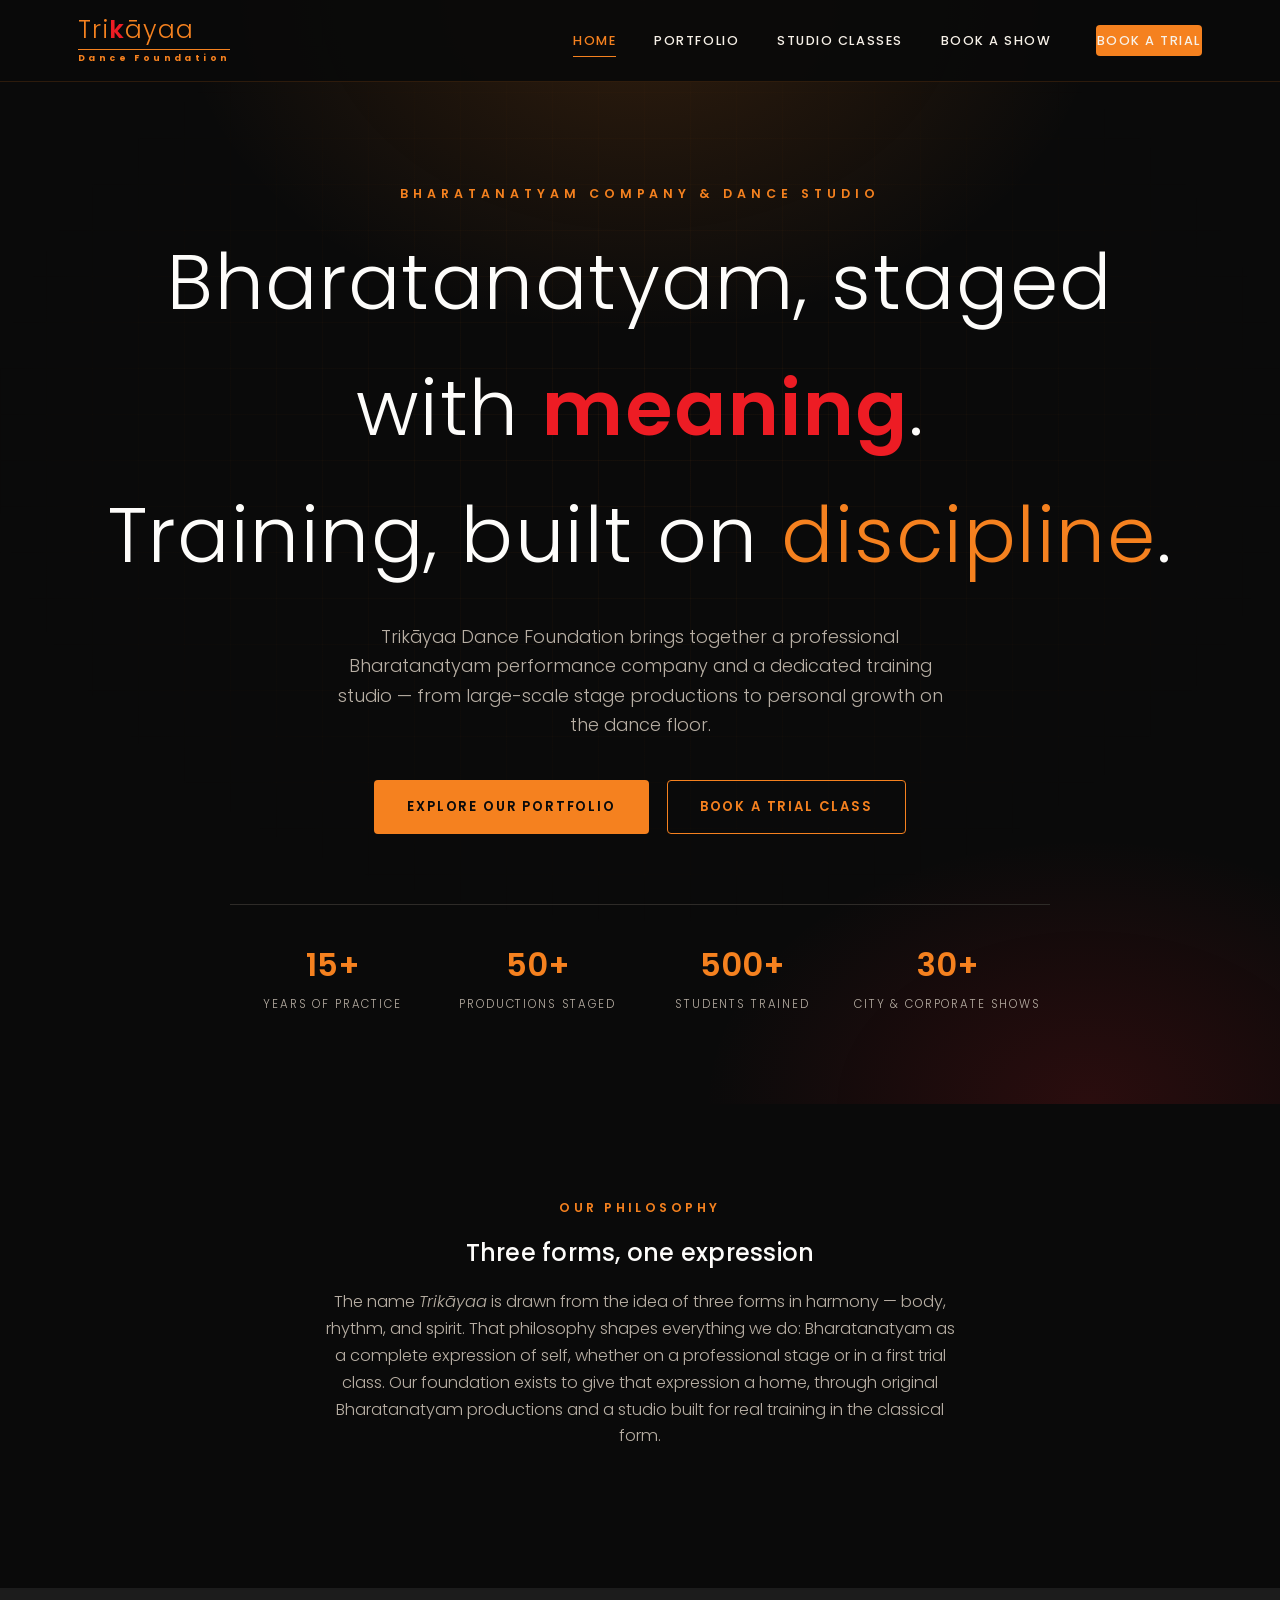
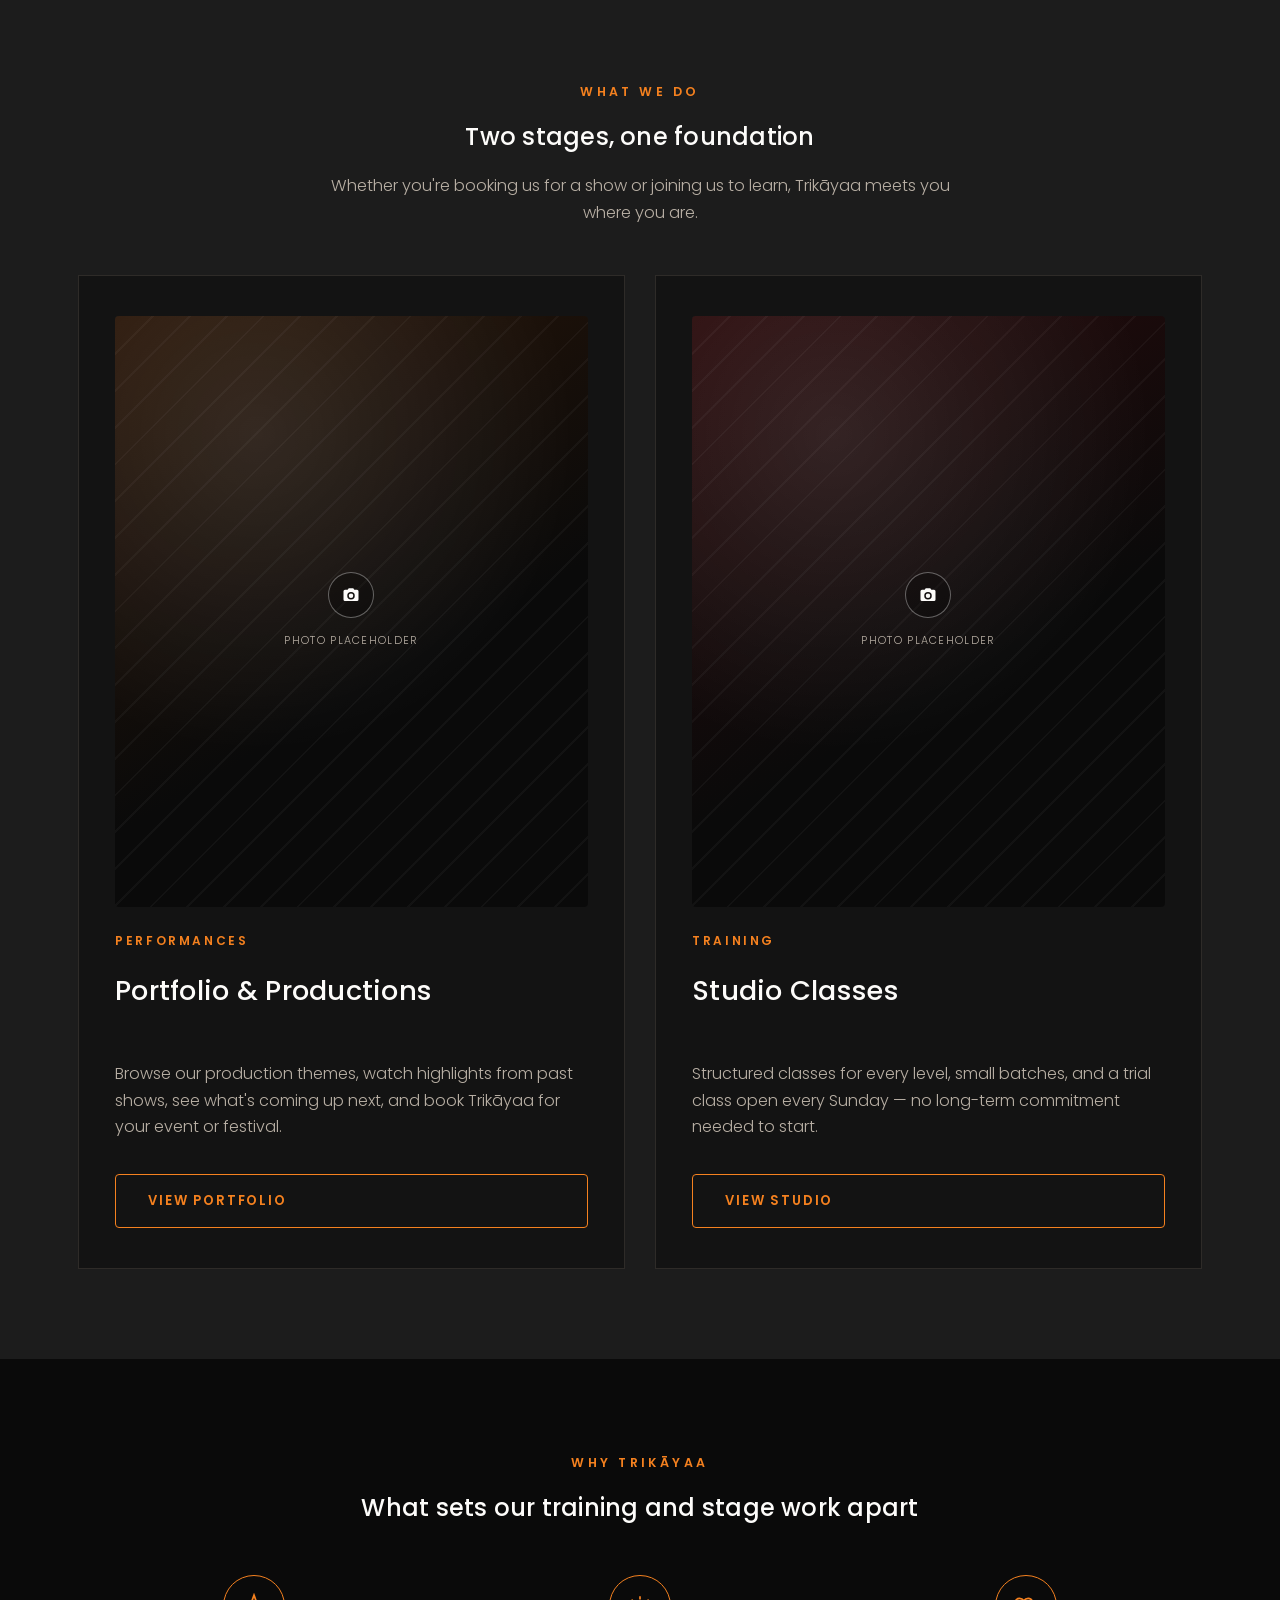
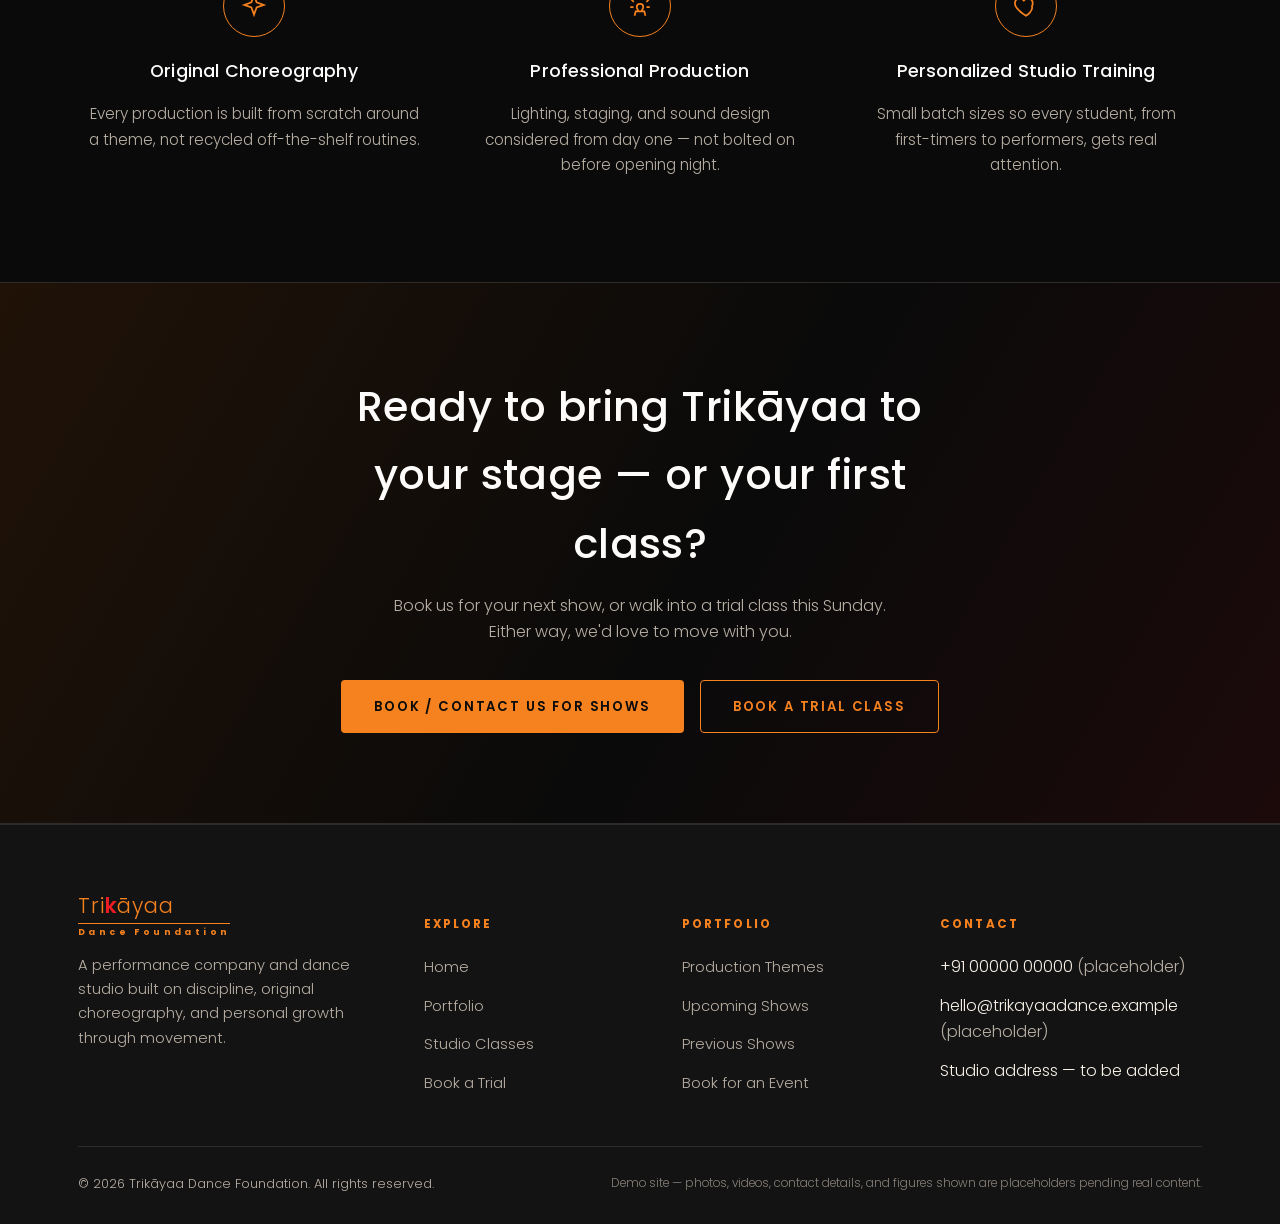
==== index.html @ bf86a916 "Initial commit: Trikayaa Dance Foundation website Static site with Home, Portfolio, and Studio Class" ====
<!DOCTYPE html>
<html lang="en">
<head>
<meta charset="UTF-8">
<meta name="viewport" content="width=device-width, initial-scale=1.0">
<title>Trikāyaa Dance Foundation | Bharatanatyam Performances &amp; Dance Studio</title>
<meta name="description" content="Trikāyaa Dance Foundation — a Bharatanatyam performance company and dance studio. Explore our production portfolio and book a trial class, held every Sunday.">
<link rel="icon" type="image/svg+xml" href="assets/favicon.svg">
<link rel="preconnect" href="https://fonts.googleapis.com">
<link href="https://fonts.googleapis.com/css2?family=Poppins:wght@300;400;500;600;700&display=swap" rel="stylesheet">
<link rel="stylesheet" href="css/style.css">
</head>
<body>

<header class="site-header">
  <div class="container">
    <a href="index.html" class="logo">
      <span class="logo-mark">Tri<b>k</b>āyaa</span>
      <span class="logo-sub">Dance Foundation</span>
    </a>
    <nav class="nav-links">
      <a href="index.html" class="active">Home</a>
      <a href="portfolio.html">Portfolio</a>
      <a href="studio.html">Studio Classes</a>
      <a href="portfolio.html#book-show">Book a Show</a>
      <a href="studio.html#trial" class="btn btn-primary">Book a Trial</a>
    </nav>
    <button class="nav-toggle" aria-label="Toggle menu"><span></span><span></span><span></span></button>
  </div>
</header>

<section class="hero">
  <div class="container hero-inner">
    <span class="eyebrow">Bharatanatyam Company &amp; Dance Studio</span>
    <h1>Bharatanatyam, staged with <b>meaning</b>.<br>Training, built on <span class="accent">discipline</span>.</h1>
    <p class="hero-sub">Trikāyaa Dance Foundation brings together a professional Bharatanatyam performance company and a dedicated training studio — from large-scale stage productions to personal growth on the dance floor.</p>
    <div class="hero-cta">
      <a href="portfolio.html" class="btn btn-primary">Explore Our Portfolio</a>
      <a href="studio.html#trial" class="btn btn-outline">Book a Trial Class</a>
    </div>
    <div class="hero-stats reveal">
      <div><div class="num">15+</div><div class="label">Years of Practice</div></div>
      <div><div class="num">50+</div><div class="label">Productions Staged</div></div>
      <div><div class="num">500+</div><div class="label">Students Trained</div></div>
      <div><div class="num">30+</div><div class="label">City &amp; Corporate Shows</div></div>
    </div>
  </div>
</section>

<section class="bg-black">
  <div class="container">
    <div class="section-head center reveal">
      <span class="eyebrow">Our Philosophy</span>
      <h2>Three forms, one expression</h2>
      <p>The name <em>Trikāyaa</em> is drawn from the idea of three forms in harmony — body, rhythm, and spirit. That philosophy shapes everything we do: Bharatanatyam as a complete expression of self, whether on a professional stage or in a first trial class. Our foundation exists to give that expression a home, through original Bharatanatyam productions and a studio built for real training in the classical form.</p>
    </div>
  </div>
</section>

<section class="bg-charcoal">
  <div class="container">
    <div class="section-head center reveal">
      <span class="eyebrow">What We Do</span>
      <h2>Two stages, one foundation</h2>
      <p>Whether you're booking us for a show or joining us to learn, Trikāyaa meets you where you are.</p>
    </div>
    <div class="pillars">
      <div class="pillar-card reveal">
        <div class="placeholder tone-orange pillar-thumb" data-lightbox data-title="Portfolio — Performance Photo">
          <div class="ph-content">
            <div class="ph-icon"><svg viewBox="0 0 24 24"><path d="M9 3l-1.5 2H4a2 2 0 00-2 2v11a2 2 0 002 2h16a2 2 0 002-2V7a2 2 0 00-2-2h-3.5L15 3H9zm3 5a5 5 0 110 10 5 5 0 010-10zm0 2a3 3 0 100 6 3 3 0 000-6z"/></svg></div>
            <div class="ph-label">Photo Placeholder</div>
          </div>
        </div>
        <span class="tag">Performances</span>
        <h3>Portfolio &amp; Productions</h3>
        <p>Browse our production themes, watch highlights from past shows, see what's coming up next, and book Trikāyaa for your event or festival.</p>
        <a href="portfolio.html" class="btn btn-outline">View Portfolio</a>
      </div>
      <div class="pillar-card reveal">
        <div class="placeholder tone-red pillar-thumb" data-lightbox data-title="Studio — Class Photo">
          <div class="ph-content">
            <div class="ph-icon"><svg viewBox="0 0 24 24"><path d="M9 3l-1.5 2H4a2 2 0 00-2 2v11a2 2 0 002 2h16a2 2 0 002-2V7a2 2 0 00-2-2h-3.5L15 3H9zm3 5a5 5 0 110 10 5 5 0 010-10zm0 2a3 3 0 100 6 3 3 0 000-6z"/></svg></div>
            <div class="ph-label">Photo Placeholder</div>
          </div>
        </div>
        <span class="tag">Training</span>
        <h3>Studio Classes</h3>
        <p>Structured classes for every level, small batches, and a trial class open every Sunday — no long-term commitment needed to start.</p>
        <a href="studio.html" class="btn btn-outline">View Studio</a>
      </div>
    </div>
  </div>
</section>

<section class="bg-black">
  <div class="container">
    <div class="section-head center reveal">
      <span class="eyebrow">Why Trikāyaa</span>
      <h2>What sets our training and stage work apart</h2>
    </div>
    <div class="feature-grid">
      <div class="feature-item reveal">
        <div class="feature-icon"><svg viewBox="0 0 24 24" fill="none" stroke="#f5811f" stroke-width="1.6"><path d="M12 2l2.4 6.6L21 11l-6.6 2.4L12 20l-2.4-6.6L3 11l6.6-2.4L12 2z"/></svg></div>
        <h4>Original Choreography</h4>
        <p>Every production is built from scratch around a theme, not recycled off-the-shelf routines.</p>
      </div>
      <div class="feature-item reveal">
        <div class="feature-icon"><svg viewBox="0 0 24 24" fill="none" stroke="#f5811f" stroke-width="1.6"><path d="M12 3v3M4.2 6.2l2.1 2.1M20 6.2l-2.1 2.1M3 13h3M18 13h3M7 21l1-4h8l1 4M9 13a3 3 0 116 0c0 2-1.5 2.5-1.5 4h-3c0-1.5-1.5-2-1.5-4z"/></svg></div>
        <h4>Professional Production</h4>
        <p>Lighting, staging, and sound design considered from day one — not bolted on before opening night.</p>
      </div>
      <div class="feature-item reveal">
        <div class="feature-icon"><svg viewBox="0 0 24 24" fill="none" stroke="#f5811f" stroke-width="1.6"><path d="M12 21s-7-4.35-9.5-8.6C.8 8.8 2.4 5 6 5c2 0 3.3 1.1 4 2 0.7-0.9 2-2 4-2 3.6 0 5.2 3.8 3.5 7.4C19 16.65 12 21 12 21z"/></svg></div>
        <h4>Personalized Studio Training</h4>
        <p>Small batch sizes so every student, from first-timers to performers, gets real attention.</p>
      </div>
    </div>
  </div>
</section>

<section class="cta-band">
  <div class="container reveal">
    <h2>Ready to bring Trikāyaa to your stage — or your first class?</h2>
    <p>Book us for your next show, or walk into a trial class this Sunday. Either way, we'd love to move with you.</p>
    <div class="cta-actions">
      <a href="portfolio.html#book-show" class="btn btn-primary">Book / Contact Us for Shows</a>
      <a href="studio.html#trial" class="btn btn-outline">Book a Trial Class</a>
    </div>
  </div>
</section>

<footer>
  <div class="container">
    <div class="footer-grid">
      <div>
        <a href="index.html" class="logo">
          <span class="logo-mark">Tri<b>k</b>āyaa</span>
          <span class="logo-sub">Dance Foundation</span>
        </a>
        <p>A performance company and dance studio built on discipline, original choreography, and personal growth through movement.</p>
      </div>
      <div class="footer-col">
        <h5>Explore</h5>
        <ul>
          <li><a href="index.html">Home</a></li>
          <li><a href="portfolio.html">Portfolio</a></li>
          <li><a href="studio.html">Studio Classes</a></li>
          <li><a href="studio.html#trial">Book a Trial</a></li>
        </ul>
      </div>
      <div class="footer-col">
        <h5>Portfolio</h5>
        <ul>
          <li><a href="portfolio.html#themes">Production Themes</a></li>
          <li><a href="portfolio.html#upcoming">Upcoming Shows</a></li>
          <li><a href="portfolio.html#previous">Previous Shows</a></li>
          <li><a href="portfolio.html#book-show">Book for an Event</a></li>
        </ul>
      </div>
      <div class="footer-col">
        <h5>Contact</h5>
        <ul>
          <li>+91 00000 00000 <span class="muted">(placeholder)</span></li>
          <li>hello@trikayaadance.example <span class="muted">(placeholder)</span></li>
          <li>Studio address — to be added</li>
        </ul>
      </div>
    </div>
    <div class="footer-bottom">
      <span>© 2026 Trikāyaa Dance Foundation. All rights reserved.</span>
      <span class="disclaimer">Demo site — photos, videos, contact details, and figures shown are placeholders pending real content.</span>
    </div>
  </div>
</footer>

<div class="lightbox" id="lightbox">
  <div class="lightbox-card">
    <button class="lightbox-close" data-lightbox-close>&times;</button>
    <div class="ph-icon-lg"><svg viewBox="0 0 24 24"><path d="M9 3l-1.5 2H4a2 2 0 00-2 2v11a2 2 0 002 2h16a2 2 0 002-2V7a2 2 0 00-2-2h-3.5L15 3H9zm3 5a5 5 0 110 10 5 5 0 010-10zm0 2a3 3 0 100 6 3 3 0 000-6z"/></svg></div>
    <h3 id="lightbox-title">Media Placeholder</h3>
    <p id="lightbox-body" class="muted"></p>
  </div>
</div>

<script src="js/main.js"></script>
</body>
</html>
---- css/style.css ----
/* ==========================================================================
   Trikayaa Dance Foundation — stylesheet
   Brand colors sampled from the foundation's logo artwork.
   ========================================================================== */

:root {
  --black: #0a0a0a;
  --black-soft: #131313;
  --charcoal: #1c1c1c;
  --charcoal-light: #262626;
  --line: #2e2b28;
  --orange: #f5811f;
  --orange-light: #ff9e4d;
  --red: #ed1c24;
  --cream: #f7f1e8;
  --white: #fdfcfa;
  --muted: #b8afa4;

  --font-display: 'Poppins', 'Segoe UI', sans-serif;
  --font-body: 'Poppins', 'Segoe UI', sans-serif;

  --container: 1180px;
  --radius: 4px;
}

* { box-sizing: border-box; }

html { scroll-behavior: smooth; }

body {
  margin: 0;
  background: var(--black);
  color: var(--cream);
  font-family: var(--font-body);
  font-weight: 300;
  line-height: 1.65;
  -webkit-font-smoothing: antialiased;
}

img { max-width: 100%; display: block; }

a { color: inherit; text-decoration: none; }

.container {
  max-width: var(--container);
  margin: 0 auto;
  padding: 0 28px;
}

h1, h2, h3, h4 {
  font-family: var(--font-display);
  font-weight: 500;
  margin: 0 0 .5em;
  color: var(--white);
  letter-spacing: .01em;
}

.eyebrow {
  display: inline-block;
  font-size: .78rem;
  letter-spacing: .28em;
  text-transform: uppercase;
  color: var(--orange);
  font-weight: 600;
  margin-bottom: 14px;
}

.section-head {
  max-width: 640px;
  margin: 0 0 48px;
}
.section-head.center { margin-left: auto; margin-right: auto; text-align: center; }
.section-head p { color: var(--muted); font-size: 1.02rem; }

section { padding: 90px 0; }
.section-tight { padding: 60px 0; }

.bg-charcoal { background: var(--charcoal); }
.bg-black { background: var(--black); }
.bg-cream { background: var(--cream); color: var(--black-soft); }
.bg-cream h1, .bg-cream h2, .bg-cream h3, .bg-cream h4 { color: var(--black-soft); }
.bg-cream .muted { color: #6b6157; }

.muted { color: var(--muted); }

/* ---------- Buttons ---------- */
.btn {
  display: inline-flex;
  align-items: center;
  gap: 10px;
  padding: 15px 32px;
  border-radius: var(--radius);
  font-size: .82rem;
  font-weight: 600;
  letter-spacing: .14em;
  text-transform: uppercase;
  border: 1px solid transparent;
  cursor: pointer;
  transition: all .25s ease;
  white-space: nowrap;
}
.btn-primary { background: var(--orange); color: var(--black); }
.btn-primary:hover { background: var(--orange-light); transform: translateY(-2px); }
.btn-outline { border-color: var(--orange); color: var(--orange); background: transparent; }
.btn-outline:hover { background: var(--orange); color: var(--black); transform: translateY(-2px); }
.btn-outline.on-light { border-color: var(--black-soft); color: var(--black-soft); }
.btn-outline.on-light:hover { background: var(--black-soft); color: var(--white); }
.btn-red { background: var(--red); color: var(--white); }
.btn-red:hover { background: #ff3b42; transform: translateY(-2px); }
.btn-block { width: 100%; justify-content: center; }
.btn[disabled] { opacity: .55; cursor: not-allowed; transform: none !important; }

/* ---------- Logo ---------- */
.logo { display: inline-flex; flex-direction: column; line-height: 1; }
.logo .logo-mark {
  font-family: var(--font-display);
  font-weight: 300;
  font-size: 1.55rem;
  letter-spacing: .04em;
  color: var(--orange);
}
.logo .logo-mark b { color: var(--red); font-weight: 600; }
.logo .logo-sub {
  margin-top: 6px;
  font-size: .56rem;
  font-weight: 700;
  letter-spacing: .38em;
  color: var(--orange);
  border-top: 1px solid var(--orange);
  padding-top: 4px;
}
footer .logo .logo-mark { font-size: 1.3rem; }

/* ---------- Header ---------- */
.site-header {
  position: fixed;
  top: 0; left: 0; right: 0;
  z-index: 100;
  padding: 18px 0;
  background: rgba(10,10,10,.94);
  border-bottom: 1px solid rgba(245,129,31,.15);
  transition: background .3s ease;
}
.site-header .container { display: flex; align-items: center; justify-content: space-between; }

.nav-links { display: flex; align-items: center; gap: 38px; }
.nav-links a {
  font-size: .8rem;
  letter-spacing: .12em;
  text-transform: uppercase;
  font-weight: 500;
  color: var(--cream);
  position: relative;
  padding: 4px 0;
}
.nav-links a::after {
  content: '';
  position: absolute; left: 0; bottom: -2px;
  width: 0; height: 1px;
  background: var(--orange);
  transition: width .25s ease;
}
.nav-links a:hover::after, .nav-links a.active::after { width: 100%; }
.nav-links a.active { color: var(--orange); }
.nav-links .btn { margin-left: 6px; }

.nav-toggle {
  display: none;
  flex-direction: column;
  gap: 5px;
  background: none;
  border: none;
  cursor: pointer;
  padding: 6px;
}
.nav-toggle span { width: 24px; height: 2px; background: var(--orange); display: block; }

/* ---------- Hero ---------- */
.hero {
  position: relative;
  min-height: 100vh;
  display: flex;
  align-items: center;
  overflow: hidden;
  background:
    radial-gradient(ellipse 60% 50% at 50% 0%, rgba(245,129,31,.16), transparent 60%),
    radial-gradient(ellipse 50% 40% at 85% 100%, rgba(237,28,36,.14), transparent 60%),
    var(--black);
}
.hero::before {
  content: '';
  position: absolute; inset: 0;
  background-image:
    linear-gradient(rgba(245,129,31,.05) 1px, transparent 1px),
    linear-gradient(90deg, rgba(245,129,31,.05) 1px, transparent 1px);
  background-size: 46px 46px;
  mask-image: radial-gradient(ellipse 70% 60% at 50% 40%, black, transparent 75%);
  pointer-events: none;
}
.hero-inner { position: relative; z-index: 2; padding-top: 90px; text-align: center; margin: 0 auto; }
.hero .eyebrow { letter-spacing: .4em; }
.hero h1 {
  font-size: clamp(2.6rem, 6vw, 5rem);
  font-weight: 300;
  letter-spacing: .02em;
  margin-bottom: .3em;
}
.hero h1 b { color: var(--red); font-weight: 600; }
.hero h1 .accent { color: var(--orange); }
.hero-sub {
  max-width: 620px;
  margin: 0 auto 40px;
  font-size: 1.12rem;
  color: var(--muted);
}
.hero-cta { display: flex; gap: 18px; justify-content: center; flex-wrap: wrap; margin-bottom: 70px; }
.hero-stats {
  display: grid;
  grid-template-columns: repeat(4, 1fr);
  max-width: 820px;
  margin: 0 auto;
  border-top: 1px solid var(--line);
  padding-top: 34px;
}
.hero-stats div { text-align: center; }
.hero-stats .num { font-size: 2rem; font-family: var(--font-display); color: var(--orange); font-weight: 600; }
.hero-stats .label { font-size: .72rem; letter-spacing: .16em; text-transform: uppercase; color: var(--muted); margin-top: 4px; }

.page-banner {
  position: relative;
  padding: 170px 0 80px;
  text-align: center;
  background:
    radial-gradient(ellipse 60% 70% at 50% 0%, rgba(245,129,31,.14), transparent 65%),
    var(--black);
  border-bottom: 1px solid var(--line);
}
.page-banner h1 { font-size: clamp(2.2rem, 4.4vw, 3.4rem); font-weight: 300; }
.page-banner p { max-width: 560px; margin: 0 auto; color: var(--muted); }
.breadcrumb { font-size: .75rem; letter-spacing: .18em; text-transform: uppercase; color: var(--muted); margin-bottom: 18px; }
.breadcrumb a { color: var(--orange); }

/* ---------- Pillars (home) ---------- */
.pillars { display: grid; grid-template-columns: 1fr 1fr; gap: 30px; }
.pillar-card {
  position: relative;
  border: 1px solid var(--line);
  background: var(--black-soft);
  padding: 40px 36px;
  display: flex;
  flex-direction: column;
  gap: 18px;
  transition: border-color .25s ease, transform .25s ease;
}
.pillar-card:hover { border-color: var(--orange); transform: translateY(-4px); }
.pillar-card .tag { color: var(--orange); font-size: .75rem; letter-spacing: .22em; text-transform: uppercase; font-weight: 600; }
.pillar-card h3 { font-size: 1.7rem; }
.pillar-card p { color: var(--muted); flex-grow: 1; }
.pillar-thumb { aspect-ratio: 16/10; margin-bottom: 6px; }

/* ---------- Feature grid ---------- */
.feature-grid { display: grid; grid-template-columns: repeat(3, 1fr); gap: 34px; }
.feature-item { text-align: center; padding: 0 10px; }
.feature-icon {
  width: 62px; height: 62px; margin: 0 auto 20px;
  border: 1px solid var(--orange);
  border-radius: 50%;
  display: flex; align-items: center; justify-content: center;
}
.feature-icon svg { width: 26px; height: 26px; }
.feature-item h4 { font-size: 1.1rem; }
.feature-item p { color: var(--muted); font-size: .95rem; }

/* ---------- Placeholder media tiles ---------- */
.placeholder {
  position: relative;
  overflow: hidden;
  border-radius: var(--radius);
  display: flex;
  align-items: center;
  justify-content: center;
  aspect-ratio: 4/5;
  cursor: pointer;
  isolation: isolate;
}
.placeholder::before {
  content: '';
  position: absolute; inset: 0;
  background:
    radial-gradient(circle at 30% 20%, rgba(255,255,255,.10), transparent 55%),
    repeating-linear-gradient(135deg, rgba(255,255,255,.035) 0 2px, transparent 2px 26px);
  z-index: 1;
}
.placeholder::after {
  content: '';
  position: absolute;
  width: 220%; height: 220%;
  border: 1px solid rgba(255,255,255,.08);
  border-radius: 50%;
  z-index: 1;
}
.placeholder.tone-orange { background: linear-gradient(150deg, #2a1608, var(--black) 60%); }
.placeholder.tone-red { background: linear-gradient(150deg, #2a0b0c, var(--black) 60%); }
.placeholder.tone-charcoal { background: linear-gradient(150deg, var(--charcoal-light), var(--black) 65%); }
.placeholder.tone-orange2 { background: linear-gradient(150deg, #1d1006, var(--charcoal) 70%); }

.placeholder .ph-content {
  position: relative; z-index: 2;
  text-align: center;
  padding: 18px;
}
.placeholder .ph-icon {
  width: 46px; height: 46px; margin: 0 auto 14px;
  border: 1px solid rgba(255,255,255,.35);
  border-radius: 50%;
  display: flex; align-items: center; justify-content: center;
  background: rgba(0,0,0,.25);
  transition: transform .25s ease, background .25s ease;
}
.placeholder:hover .ph-icon { transform: scale(1.1); background: var(--orange); border-color: var(--orange); }
.placeholder .ph-icon svg { width: 18px; height: 18px; fill: var(--white); }
.placeholder .ph-label {
  font-size: .68rem;
  letter-spacing: .12em;
  text-transform: uppercase;
  color: var(--muted);
}
.placeholder .ph-title {
  font-size: .92rem;
  color: var(--white);
  margin-top: 4px;
  font-weight: 500;
}
.placeholder.video .ph-icon { background: rgba(237,28,36,.85); border-color: var(--red); }
.placeholder.video:hover .ph-icon { background: var(--red); }

.media-grid {
  display: grid;
  grid-template-columns: repeat(4, 1fr);
  gap: 18px;
}
.media-grid .placeholder:nth-child(3n+1) { aspect-ratio: 3/4; }
.media-grid .wide { grid-column: span 2; aspect-ratio: 16/10; }

.filter-bar { display: flex; gap: 10px; flex-wrap: wrap; margin-bottom: 34px; }
.filter-btn {
  padding: 9px 20px;
  border: 1px solid var(--line);
  background: transparent;
  color: var(--muted);
  font-size: .72rem;
  letter-spacing: .14em;
  text-transform: uppercase;
  border-radius: 999px;
  cursor: pointer;
  transition: all .2s ease;
}
.filter-btn:hover { border-color: var(--orange); color: var(--orange); }
.filter-btn.active { background: var(--orange); border-color: var(--orange); color: var(--black); }

/* ---------- Cards (themes / classes / shows) ---------- */
.card-grid { display: grid; grid-template-columns: repeat(3, 1fr); gap: 30px; }
.card-grid.two { grid-template-columns: repeat(2, 1fr); }
.info-card {
  border: 1px solid var(--line);
  background: var(--black-soft);
  overflow: hidden;
  transition: border-color .25s ease, transform .25s ease;
}
.info-card:hover { border-color: var(--orange); transform: translateY(-4px); }
.info-card .placeholder { aspect-ratio: 4/3; border-radius: 0; }
.info-card .info-body { padding: 26px 28px 30px; }
.info-card .info-body .tag { display:block; color: var(--orange); font-size: .7rem; letter-spacing: .18em; text-transform: uppercase; margin-bottom: 10px; font-weight: 600; }
.info-card h3 { font-size: 1.25rem; margin-bottom: 10px; }
.info-card p { color: var(--muted); font-size: .93rem; margin-bottom: 0; }
.info-card .meta { display:flex; gap: 14px; margin-top: 16px; font-size: .78rem; color: var(--muted); flex-wrap: wrap; }
.info-card .meta span { display:flex; align-items:center; gap:6px; }

/* ---------- Timeline (upcoming performances) ---------- */
.show-list { border-top: 1px solid var(--line); }
.show-row {
  display: grid;
  grid-template-columns: 110px 1fr auto auto;
  align-items: center;
  gap: 24px;
  padding: 26px 0;
  border-bottom: 1px solid var(--line);
}
.show-row .date-block {
  background: var(--charcoal);
  border: 1px solid var(--line);
  text-align: center;
  padding: 12px 8px;
  border-radius: var(--radius);
}
.show-row .date-block .day { font-size: 1.5rem; font-family: var(--font-display); color: var(--orange); font-weight: 600; line-height: 1; }
.show-row .date-block .mon { font-size: .68rem; letter-spacing: .14em; text-transform: uppercase; color: var(--muted); margin-top: 4px; }
.show-row h4 { margin-bottom: 4px; font-size: 1.1rem; }
.show-row .venue { color: var(--muted); font-size: .88rem; }
.show-row .tag-pill {
  font-size: .68rem; letter-spacing: .12em; text-transform: uppercase;
  border: 1px solid var(--orange); color: var(--orange);
  padding: 5px 12px; border-radius: 999px; white-space: nowrap; justify-self: start;
}
@media (max-width: 720px) {
  .show-row { grid-template-columns: 80px 1fr; }
  .show-row .tag-pill, .show-row .btn { grid-column: 1 / -1; justify-self: start; margin-top: 8px; }
}

/* ---------- Booking / contact forms ---------- */
.book-wrap {
  display: grid;
  grid-template-columns: .9fr 1.1fr;
  gap: 60px;
  align-items: start;
}
.book-info h2 { font-size: 2rem; }
.book-info .contact-list { margin-top: 30px; display: flex; flex-direction: column; gap: 18px; }
.book-info .contact-list .row { display: flex; gap: 14px; align-items: flex-start; }
.book-info .contact-list .ic {
  width: 38px; height: 38px; flex-shrink: 0;
  border: 1px solid var(--orange); border-radius: 50%;
  display: flex; align-items: center; justify-content: center;
}
.book-info .contact-list .ic svg { width: 16px; height: 16px; fill: var(--orange); }
.book-info .contact-list .label { font-size: .72rem; letter-spacing: .12em; text-transform: uppercase; color: var(--muted); }
.book-info .contact-list .val { color: var(--white); font-size: .98rem; }
.social-row { display: flex; gap: 12px; margin-top: 28px; }
.social-row a {
  width: 40px; height: 40px; border: 1px solid var(--line); border-radius: 50%;
  display: flex; align-items: center; justify-content: center;
  transition: all .2s ease;
}
.social-row a:hover { border-color: var(--orange); background: var(--orange); }
.social-row a svg { width: 16px; height: 16px; fill: var(--cream); }
.social-row a:hover svg { fill: var(--black); }

.form-panel {
  background: var(--black-soft);
  border: 1px solid var(--line);
  padding: 42px;
  border-radius: var(--radius);
}
.form-row { display: grid; grid-template-columns: 1fr 1fr; gap: 18px; }
.field { margin-bottom: 20px; }
.field label {
  display: block; font-size: .72rem; letter-spacing: .12em; text-transform: uppercase;
  color: var(--muted); margin-bottom: 8px;
}
.field input, .field select, .field textarea {
  width: 100%;
  background: var(--black);
  border: 1px solid var(--line);
  color: var(--white);
  padding: 13px 14px;
  font-family: var(--font-body);
  font-size: .95rem;
  border-radius: var(--radius);
  transition: border-color .2s ease;
}
.field input:focus, .field select:focus, .field textarea:focus { outline: none; border-color: var(--orange); }
.field textarea { resize: vertical; min-height: 100px; }

.slot-picker { display: flex; flex-wrap: wrap; gap: 10px; margin-bottom: 22px; }
.slot-btn {
  flex: 1 1 calc(50% - 10px);
  padding: 13px 10px;
  border: 1px solid var(--line);
  background: var(--black);
  color: var(--cream);
  border-radius: var(--radius);
  cursor: pointer;
  font-size: .82rem;
  text-align: center;
  transition: all .2s ease;
}
.slot-btn small { display: block; color: var(--muted); font-size: .7rem; margin-top: 3px; }
.slot-btn:hover { border-color: var(--orange); }
.slot-btn.selected { background: var(--orange); border-color: var(--orange); color: var(--black); }
.slot-btn.selected small { color: rgba(0,0,0,.65); }

.form-note { font-size: .8rem; color: var(--muted); margin-top: 14px; }
.form-success {
  display: none;
  border: 1px solid var(--orange);
  background: rgba(245,129,31,.08);
  padding: 20px 22px;
  border-radius: var(--radius);
  margin-top: 20px;
  font-size: .92rem;
}
.form-success.show { display: block; }
.form-success b { color: var(--orange); }

.sunday-strip {
  display: flex; align-items: center; gap: 14px; flex-wrap: wrap;
  background: rgba(245,129,31,.08);
  border: 1px solid rgba(245,129,31,.3);
  padding: 16px 22px;
  border-radius: var(--radius);
  margin-bottom: 40px;
}
.sunday-strip .dot { width: 9px; height: 9px; border-radius: 50%; background: var(--orange); flex-shrink: 0; box-shadow: 0 0 0 4px rgba(245,129,31,.18); }
.sunday-strip strong { color: var(--orange); }

/* ---------- CTA band ---------- */
.cta-band {
  text-align: center;
  padding: 90px 0;
  background: linear-gradient(120deg, #201207, var(--black) 55%, #1c0a0b);
  border-top: 1px solid var(--line);
  border-bottom: 1px solid var(--line);
}
.cta-band h2 { font-size: clamp(1.8rem, 3.4vw, 2.6rem); max-width: 640px; margin: 0 auto 14px; }
.cta-band p { color: var(--muted); max-width: 520px; margin: 0 auto 34px; }
.cta-actions { display: flex; gap: 16px; justify-content: center; flex-wrap: wrap; }

/* ---------- Footer ---------- */
footer { background: var(--black-soft); border-top: 1px solid var(--line); padding: 70px 0 30px; }
.footer-grid { display: grid; grid-template-columns: 1.4fr 1fr 1fr 1.2fr; gap: 40px; margin-bottom: 50px; }
.footer-grid p { color: var(--muted); font-size: .92rem; max-width: 280px; margin-top: 16px; }
.footer-col h5 { font-size: .74rem; letter-spacing: .18em; text-transform: uppercase; color: var(--orange); margin-bottom: 20px; }
.footer-col ul { list-style: none; padding: 0; margin: 0; display: flex; flex-direction: column; gap: 12px; }
.footer-col ul a { color: var(--muted); font-size: .92rem; }
.footer-col ul a:hover { color: var(--orange); }
.footer-bottom {
  border-top: 1px solid var(--line);
  padding-top: 26px;
  display: flex; justify-content: space-between; align-items: center; flex-wrap: wrap; gap: 12px;
  font-size: .8rem; color: var(--muted);
}
.footer-bottom .disclaimer { font-size: .74rem; opacity: .7; max-width: 640px; }

/* ---------- Lightbox ---------- */
.lightbox {
  position: fixed; inset: 0; z-index: 1000;
  background: rgba(6,6,6,.94);
  display: none;
  align-items: center; justify-content: center;
  padding: 40px;
}
.lightbox.open { display: flex; }
.lightbox-card {
  max-width: 560px; width: 100%;
  background: var(--black-soft);
  border: 1px solid var(--orange);
  padding: 50px 40px;
  text-align: center;
  border-radius: var(--radius);
  position: relative;
}
.lightbox-close {
  position: absolute; top: 16px; right: 16px;
  width: 34px; height: 34px;
  border: 1px solid var(--line);
  background: transparent; color: var(--cream);
  border-radius: 50%; cursor: pointer;
  font-size: 1.1rem; line-height: 1;
}
.lightbox-close:hover { border-color: var(--orange); color: var(--orange); }
.lightbox .ph-icon-lg {
  width: 70px; height: 70px; margin: 0 auto 22px;
  border: 1px solid var(--orange); border-radius: 50%;
  display: flex; align-items: center; justify-content: center;
}
.lightbox .ph-icon-lg svg { width: 28px; height: 28px; fill: var(--orange); }

/* ---------- Utilities ---------- */
.mt-0 { margin-top: 0; }
.text-center { text-align: center; }
.reveal { opacity: 0; transform: translateY(24px); transition: opacity .6s ease, transform .6s ease; }
.reveal.visible { opacity: 1; transform: translateY(0); }

/* ---------- Responsive ---------- */
@media (max-width: 980px) {
  .pillars { grid-template-columns: 1fr; }
  .feature-grid { grid-template-columns: 1fr; gap: 46px; }
  .card-grid { grid-template-columns: repeat(2, 1fr); }
  .media-grid { grid-template-columns: repeat(2, 1fr); }
  .media-grid .wide { grid-column: span 2; }
  .book-wrap { grid-template-columns: 1fr; }
  .footer-grid { grid-template-columns: 1fr 1fr; }
  .hero-stats { grid-template-columns: repeat(2, 1fr); row-gap: 28px; }
}
@media (max-width: 720px) {
  .nav-links { position: fixed; top: 68px; left: 0; right: 0; bottom: 0; background: var(--black); flex-direction: column; justify-content: flex-start; padding: 40px 28px; gap: 26px; transform: translateX(100%); transition: transform .3s ease; z-index: 150; }
  .nav-links.open { transform: translateX(0); }
  .nav-toggle { display: flex; }
  .card-grid, .card-grid.two { grid-template-columns: 1fr; }
  .media-grid { grid-template-columns: repeat(2, 1fr); }
  .form-row { grid-template-columns: 1fr; }
  .footer-grid { grid-template-columns: 1fr; gap: 34px; }
  .show-row { grid-template-columns: 70px 1fr; }
  .slot-btn { flex: 1 1 100%; }
}
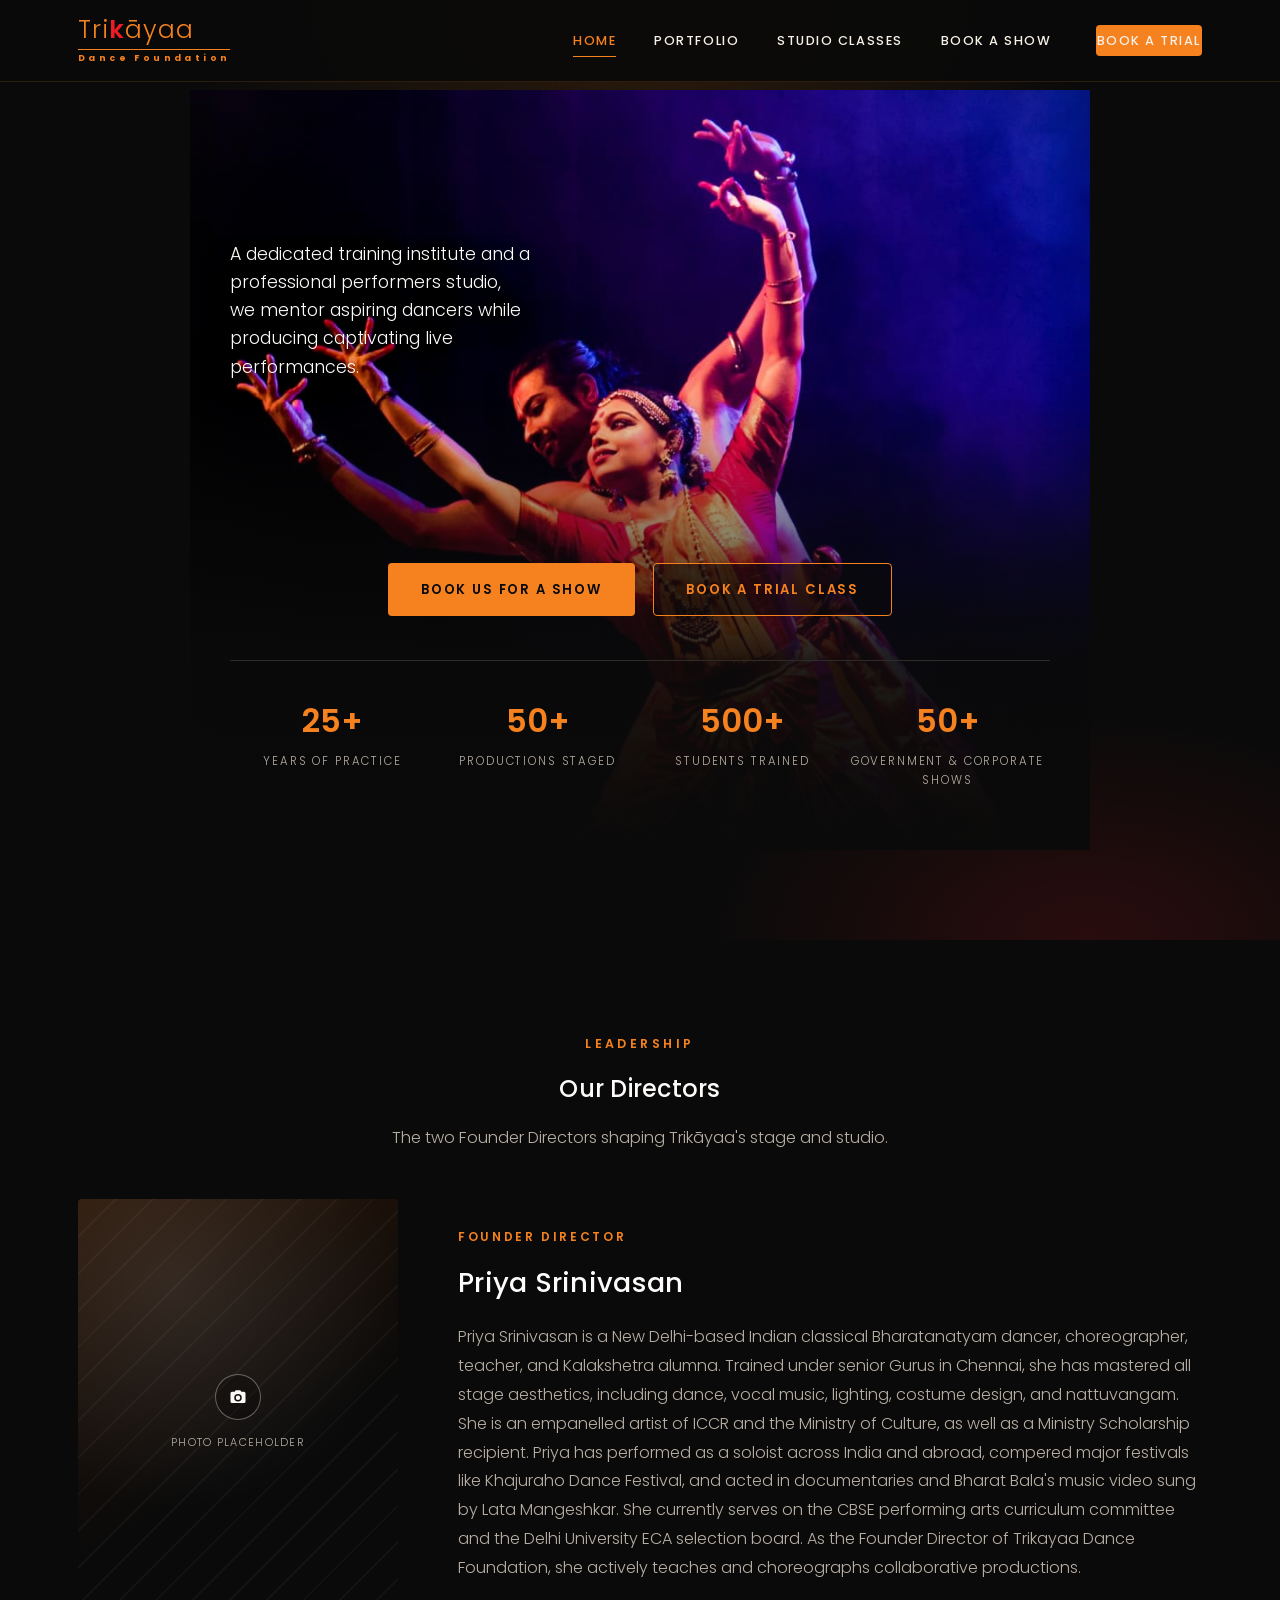
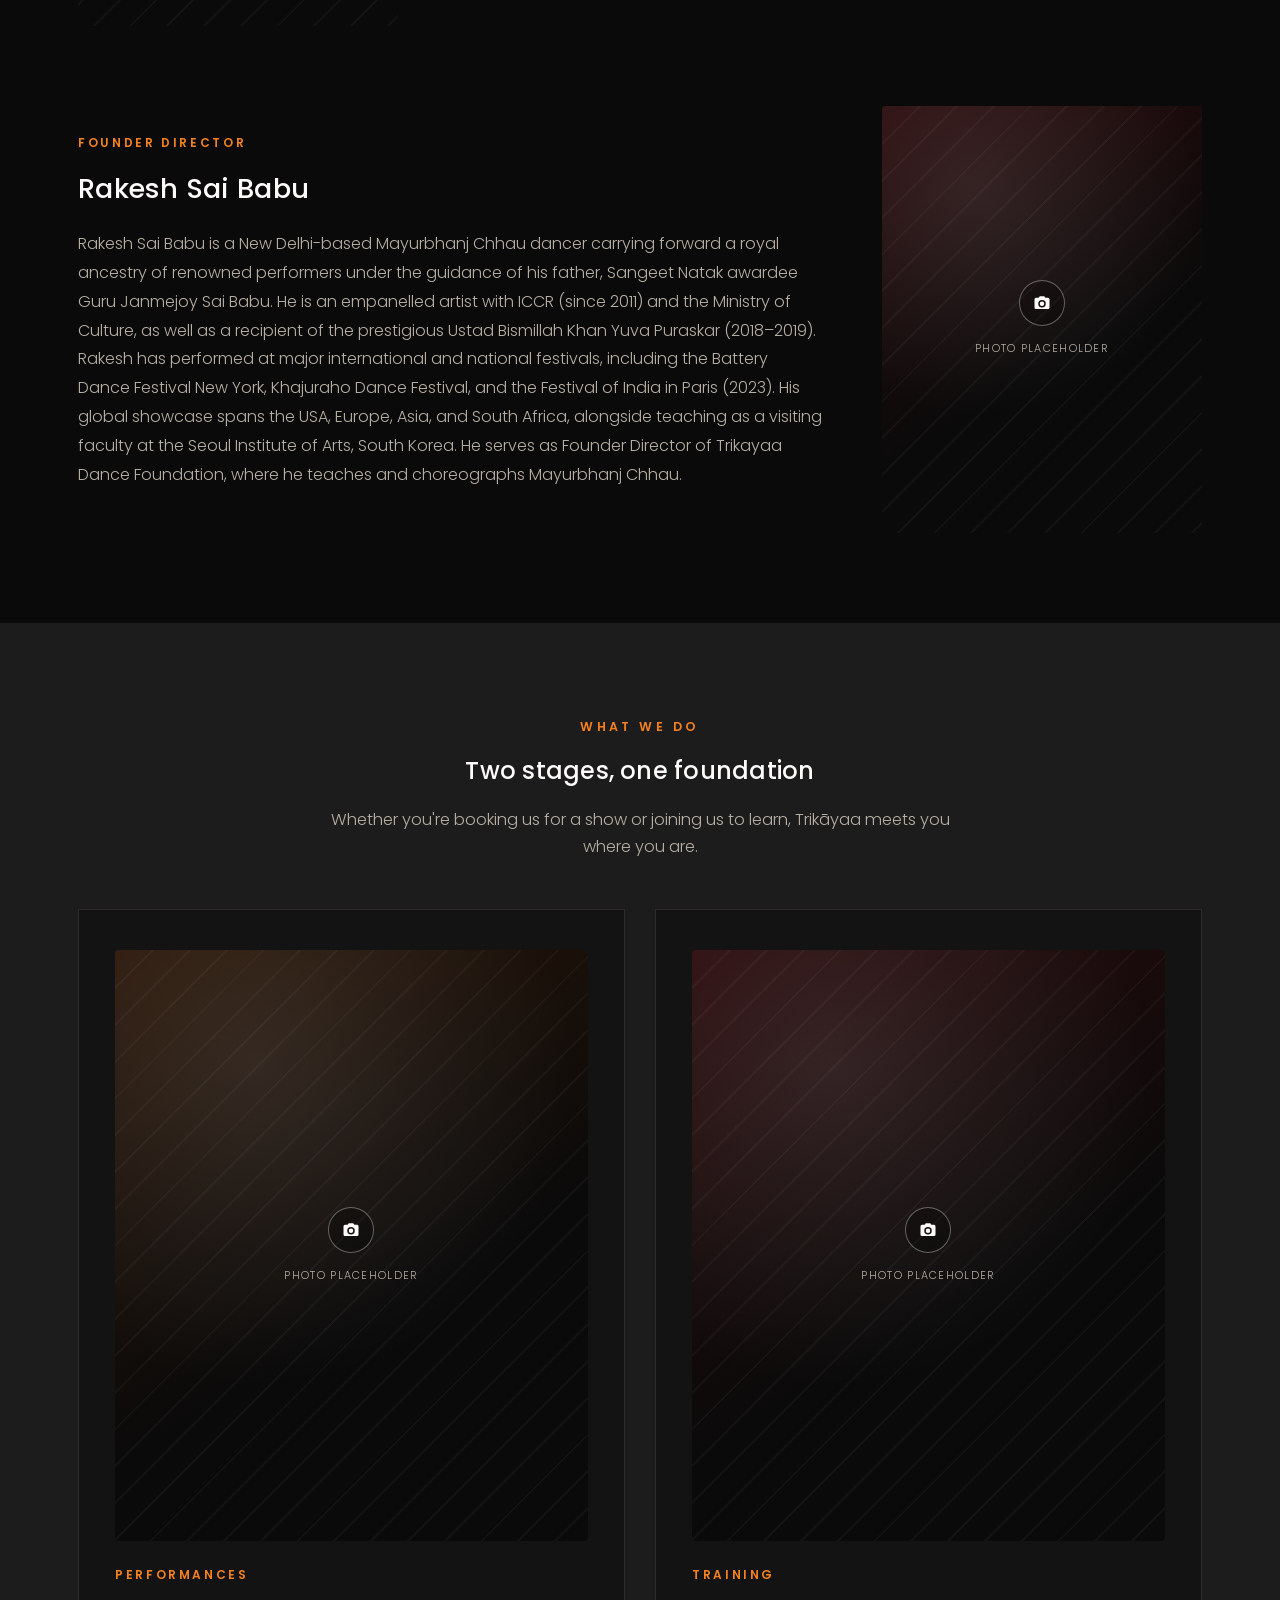
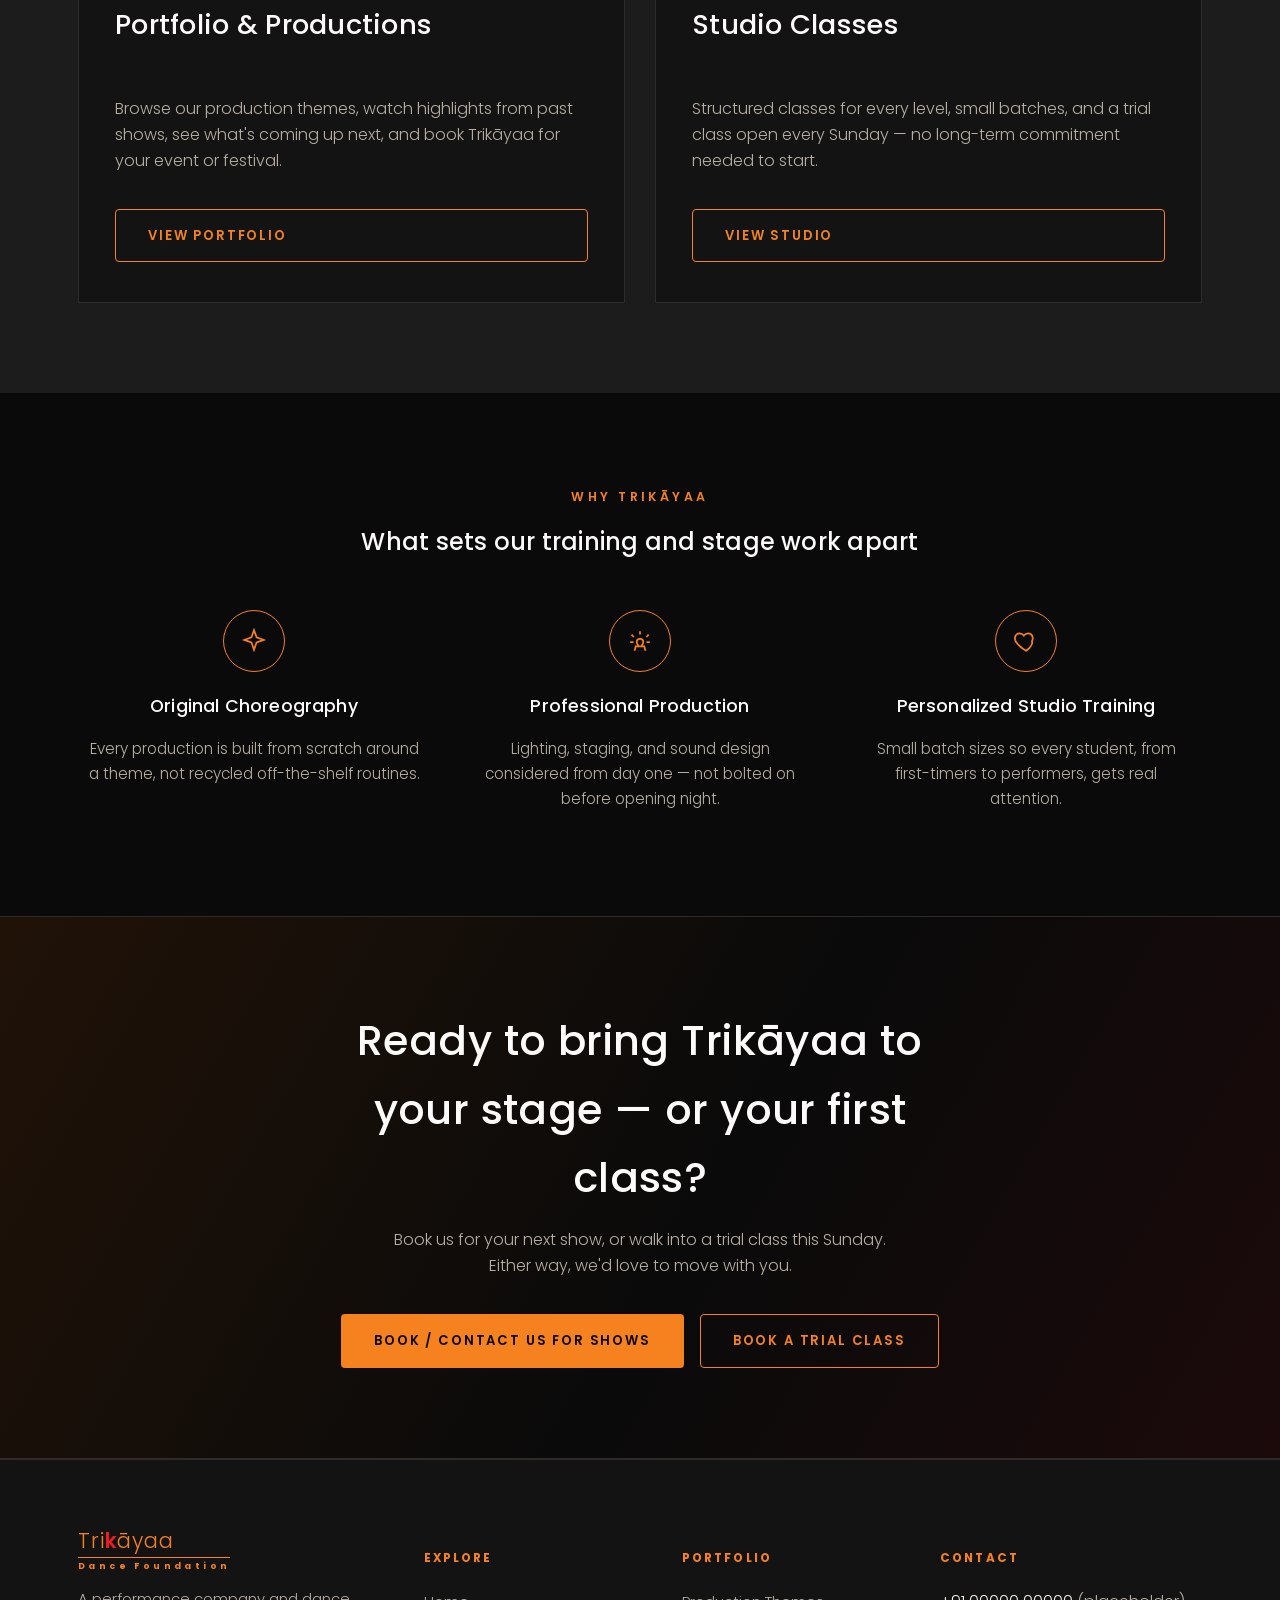
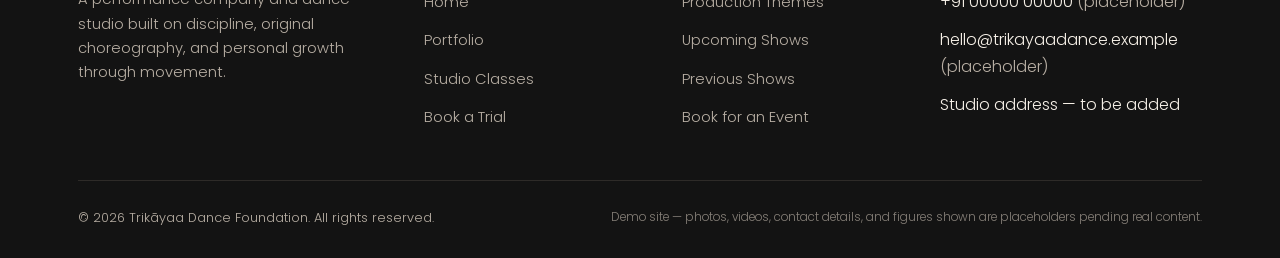
==== commit 4a8c6099: "Redesign hero with photo background and add Our Directors section Hero now uses a full-bleed photo b" ====
--- a/index.html
+++ b/index.html
@@ -31,28 +31,60 @@
 
 <section class="hero">
   <div class="container hero-inner">
-    <span class="eyebrow">Bharatanatyam Company &amp; Dance Studio</span>
-    <h1>Bharatanatyam, staged with <b>meaning</b>.<br>Training, built on <span class="accent">discipline</span>.</h1>
-    <p class="hero-sub">Trikāyaa Dance Foundation brings together a professional Bharatanatyam performance company and a dedicated training studio — from large-scale stage productions to personal growth on the dance floor.</p>
-    <div class="hero-cta">
-      <a href="portfolio.html" class="btn btn-primary">Explore Our Portfolio</a>
-      <a href="studio.html#trial" class="btn btn-outline">Book a Trial Class</a>
-    </div>
-    <div class="hero-stats reveal">
-      <div><div class="num">15+</div><div class="label">Years of Practice</div></div>
-      <div><div class="num">50+</div><div class="label">Productions Staged</div></div>
-      <div><div class="num">500+</div><div class="label">Students Trained</div></div>
-      <div><div class="num">30+</div><div class="label">City &amp; Corporate Shows</div></div>
-    </div>
-  </div>
-</section>
-
-<section class="bg-black">
+    <p class="hero-tagline reveal">A dedicated training institute and a professional performers studio, we mentor aspiring dancers while producing captivating live performances.</p>
+    <div class="hero-bottom">
+      <div class="hero-cta">
+        <a href="portfolio.html#book-show" class="btn btn-primary">Book Us for a Show</a>
+        <a href="studio.html#trial" class="btn btn-outline">Book a Trial Class</a>
+      </div>
+      <div class="hero-stats reveal">
+        <div><div class="num">25+</div><div class="label">Years of Practice</div></div>
+        <div><div class="num">50+</div><div class="label">Productions Staged</div></div>
+        <div><div class="num">500+</div><div class="label">Students Trained</div></div>
+        <div><div class="num">50+</div><div class="label">Government &amp; Corporate Shows</div></div>
+      </div>
+    </div>
+  </div>
+</section>
+
+<section class="bg-black" id="directors">
   <div class="container">
     <div class="section-head center reveal">
-      <span class="eyebrow">Our Philosophy</span>
-      <h2>Three forms, one expression</h2>
-      <p>The name <em>Trikāyaa</em> is drawn from the idea of three forms in harmony — body, rhythm, and spirit. That philosophy shapes everything we do: Bharatanatyam as a complete expression of self, whether on a professional stage or in a first trial class. Our foundation exists to give that expression a home, through original Bharatanatyam productions and a studio built for real training in the classical form.</p>
+      <span class="eyebrow">Leadership</span>
+      <h2>Our Directors</h2>
+      <p>The two Founder Directors shaping Trikāyaa's stage and studio.</p>
+    </div>
+
+    <div class="director-row reveal">
+      <div class="director-photo">
+        <div class="placeholder tone-orange" data-lightbox data-title="Priya Srinivasan — Founder Director">
+          <div class="ph-content">
+            <div class="ph-icon"><svg viewBox="0 0 24 24"><path d="M9 3l-1.5 2H4a2 2 0 00-2 2v11a2 2 0 002 2h16a2 2 0 002-2V7a2 2 0 00-2-2h-3.5L15 3H9zm3 5a5 5 0 110 10 5 5 0 010-10zm0 2a3 3 0 100 6 3 3 0 000-6z"/></svg></div>
+            <div class="ph-label">Photo Placeholder</div>
+          </div>
+        </div>
+      </div>
+      <div class="director-bio">
+        <span class="tag">Founder Director</span>
+        <h3>Priya Srinivasan</h3>
+        <p>Priya Srinivasan is a New Delhi-based Indian classical Bharatanatyam dancer, choreographer, teacher, and Kalakshetra alumna. Trained under senior Gurus in Chennai, she has mastered all stage aesthetics, including dance, vocal music, lighting, costume design, and nattuvangam. She is an empanelled artist of ICCR and the Ministry of Culture, as well as a Ministry Scholarship recipient. Priya has performed as a soloist across India and abroad, compered major festivals like Khajuraho Dance Festival, and acted in documentaries and Bharat Bala's music video sung by Lata Mangeshkar. She currently serves on the CBSE performing arts curriculum committee and the Delhi University ECA selection board. As the Founder Director of Trikayaa Dance Foundation, she actively teaches and choreographs collaborative productions.</p>
+      </div>
+    </div>
+
+    <div class="director-row reverse reveal">
+      <div class="director-photo">
+        <div class="placeholder tone-red" data-lightbox data-title="Rakesh Sai Babu — Founder Director">
+          <div class="ph-content">
+            <div class="ph-icon"><svg viewBox="0 0 24 24"><path d="M9 3l-1.5 2H4a2 2 0 00-2 2v11a2 2 0 002 2h16a2 2 0 002-2V7a2 2 0 00-2-2h-3.5L15 3H9zm3 5a5 5 0 110 10 5 5 0 010-10zm0 2a3 3 0 100 6 3 3 0 000-6z"/></svg></div>
+            <div class="ph-label">Photo Placeholder</div>
+          </div>
+        </div>
+      </div>
+      <div class="director-bio">
+        <span class="tag">Founder Director</span>
+        <h3>Rakesh Sai Babu</h3>
+        <p>Rakesh Sai Babu is a New Delhi-based Mayurbhanj Chhau dancer carrying forward a royal ancestry of renowned performers under the guidance of his father, Sangeet Natak awardee Guru Janmejoy Sai Babu. He is an empanelled artist with ICCR (since 2011) and the Ministry of Culture, as well as a recipient of the prestigious Ustad Bismillah Khan Yuva Puraskar (2018–2019). Rakesh has performed at major international and national festivals, including the Battery Dance Festival New York, Khajuraho Dance Festival, and the Festival of India in Paris (2023). His global showcase spans the USA, Europe, Asia, and South Africa, alongside teaching as a visiting faculty at the Seoul Institute of Arts, South Korea. He serves as Founder Director of Trikayaa Dance Foundation, where he teaches and choreographs Mayurbhanj Chhau.</p>
+      </div>
     </div>
   </div>
 </section>
--- a/css/style.css
+++ b/css/style.css
@@ -197,28 +197,42 @@
   mask-image: radial-gradient(ellipse 70% 60% at 50% 40%, black, transparent 75%);
   pointer-events: none;
 }
-.hero-inner { position: relative; z-index: 2; padding-top: 90px; text-align: center; margin: 0 auto; }
-.hero .eyebrow { letter-spacing: .4em; }
-.hero h1 {
-  font-size: clamp(2.6rem, 6vw, 5rem);
+.hero-inner {
+  position: relative;
+  z-index: 2;
+  text-align: center;
+  margin: 0 auto;
+  min-height: 760px;
+  display: flex;
+  flex-direction: column;
+  justify-content: space-between;
+  padding: 150px 40px 60px;
+  background-image:
+    radial-gradient(ellipse 90% 85% at 50% 34%, rgba(10,10,10,0) 50%, rgba(10,10,10,.5) 85%, var(--black) 100%),
+    linear-gradient(to bottom, rgba(10,10,10,0) 0%, rgba(10,10,10,0) 40%, rgba(10,10,10,.9) 75%, var(--black) 100%),
+    url('../assets/hero-background.jpeg');
+  background-size: cover;
+  background-position: center 20%;
+  background-repeat: no-repeat;
+}
+.hero .btn-outline { background: rgba(10,10,10,.55); }
+.hero-tagline {
+  max-width: 300px;
+  margin: 0;
+  text-align: left;
+  font-size: 1.1rem;
   font-weight: 300;
-  letter-spacing: .02em;
-  margin-bottom: .3em;
-}
-.hero h1 b { color: var(--red); font-weight: 600; }
-.hero h1 .accent { color: var(--orange); }
-.hero-sub {
-  max-width: 620px;
-  margin: 0 auto 40px;
-  font-size: 1.12rem;
-  color: var(--muted);
-}
-.hero-cta { display: flex; gap: 18px; justify-content: center; flex-wrap: wrap; margin-bottom: 70px; }
+  line-height: 1.6;
+  color: var(--white);
+  text-shadow: 0 2px 8px rgba(0,0,0,.85), 0 10px 26px rgba(0,0,0,.6);
+}
+.hero-bottom { display: flex; flex-direction: column; }
+.hero-cta { display: flex; gap: 18px; justify-content: center; flex-wrap: wrap; }
 .hero-stats {
   display: grid;
   grid-template-columns: repeat(4, 1fr);
   max-width: 820px;
-  margin: 0 auto;
+  margin: 44px auto 0;
   border-top: 1px solid var(--line);
   padding-top: 34px;
 }
@@ -239,6 +253,22 @@
 .page-banner p { max-width: 560px; margin: 0 auto; color: var(--muted); }
 .breadcrumb { font-size: .75rem; letter-spacing: .18em; text-transform: uppercase; color: var(--muted); margin-bottom: 18px; }
 .breadcrumb a { color: var(--orange); }
+
+/* ---------- Directors (home) ---------- */
+.director-row {
+  display: flex;
+  align-items: center;
+  gap: 60px;
+  margin-bottom: 80px;
+}
+.director-row:last-child { margin-bottom: 0; }
+.director-row.reverse { flex-direction: row-reverse; }
+.director-photo { flex: 0 0 320px; }
+.director-photo .placeholder { aspect-ratio: 3/4; }
+.director-bio { flex: 1; text-align: left; }
+.director-bio .tag { display: block; color: var(--orange); font-size: .75rem; letter-spacing: .22em; text-transform: uppercase; font-weight: 600; margin-bottom: 14px; }
+.director-bio h3 { font-size: 1.7rem; margin-bottom: 18px; }
+.director-bio p { color: var(--muted); line-height: 1.8; }
 
 /* ---------- Pillars (home) ---------- */
 .pillars { display: grid; grid-template-columns: 1fr 1fr; gap: 30px; }
@@ -573,6 +603,9 @@
 
 /* ---------- Responsive ---------- */
 @media (max-width: 980px) {
+  .director-row, .director-row.reverse { flex-direction: column; gap: 30px; margin-bottom: 60px; }
+  .director-photo { flex: none; width: 100%; max-width: 320px; }
+  .director-bio { text-align: center; }
   .pillars { grid-template-columns: 1fr; }
   .feature-grid { grid-template-columns: 1fr; gap: 46px; }
   .card-grid { grid-template-columns: repeat(2, 1fr); }
@@ -592,4 +625,5 @@
   .footer-grid { grid-template-columns: 1fr; gap: 34px; }
   .show-row { grid-template-columns: 70px 1fr; }
   .slot-btn { flex: 1 1 100%; }
-}
+  .hero-inner { min-height: 520px; padding: 110px 24px 40px; background-position: center 22%; }
+}
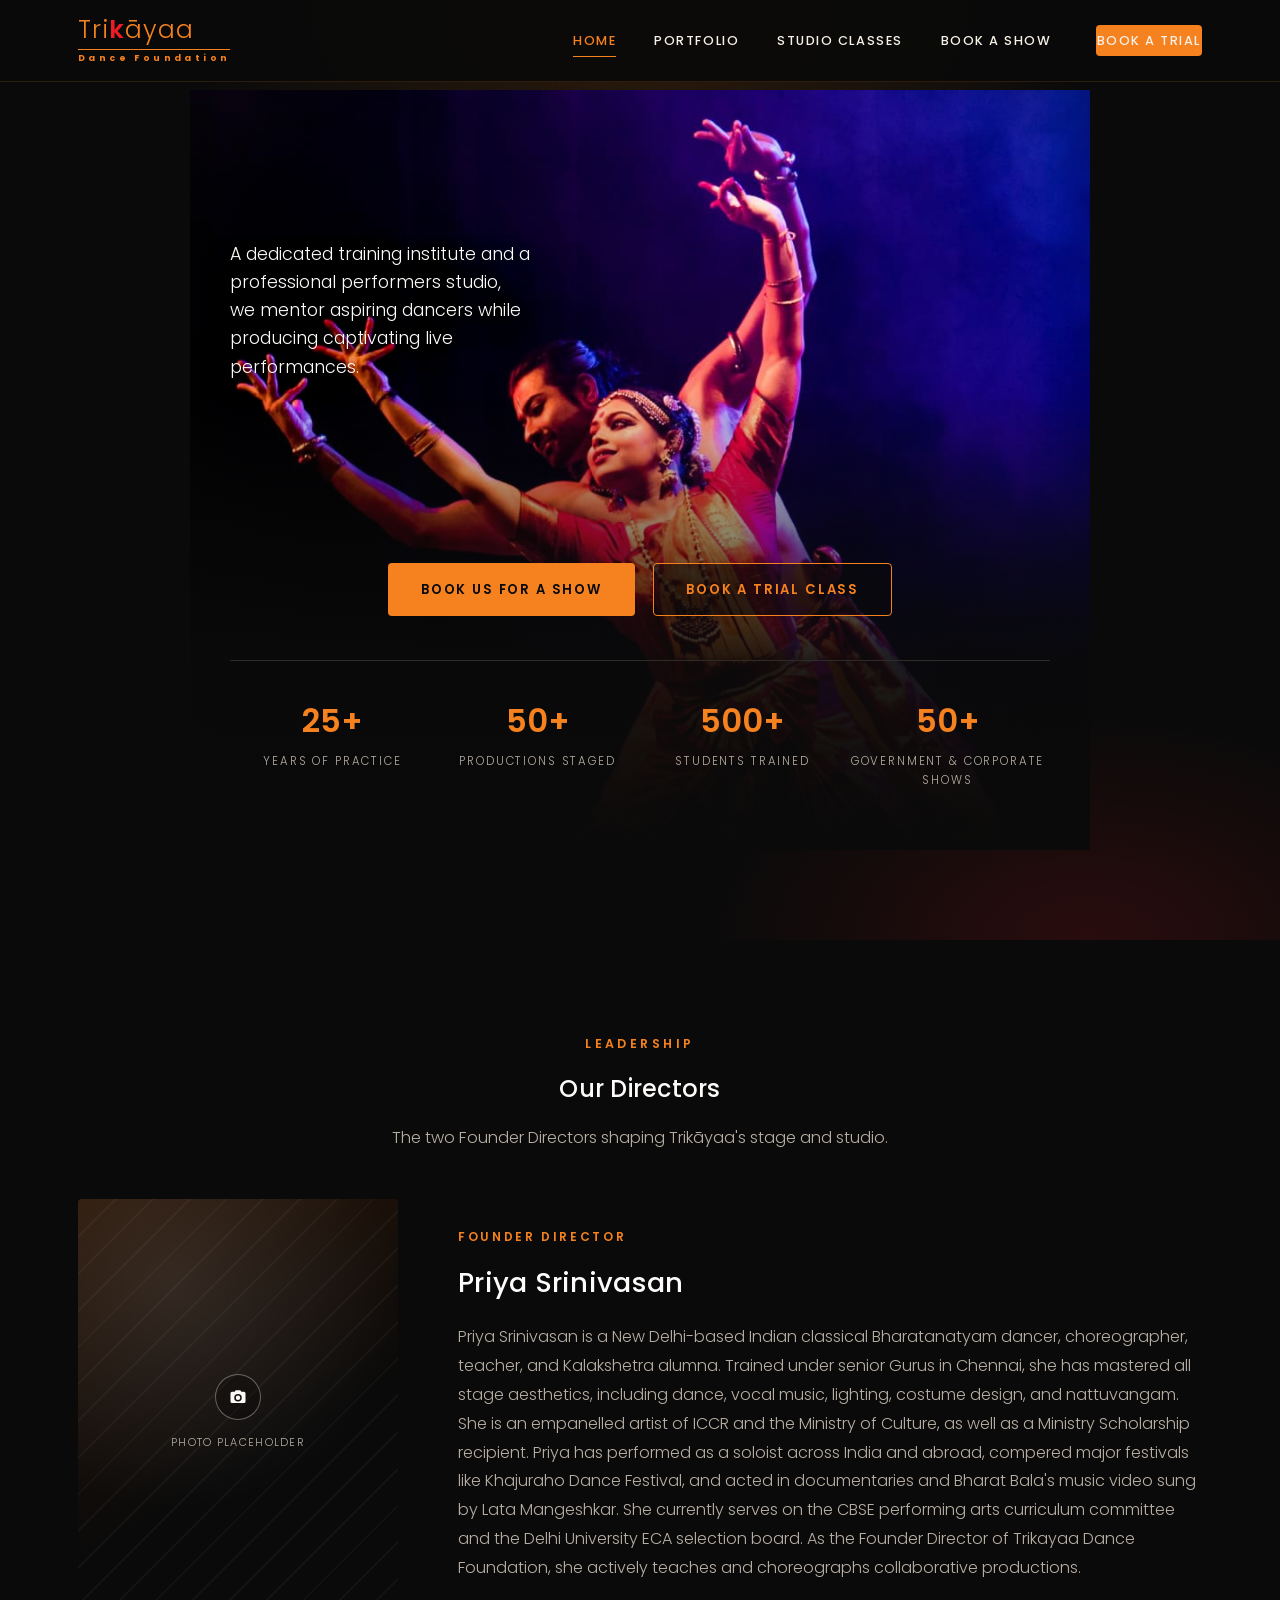
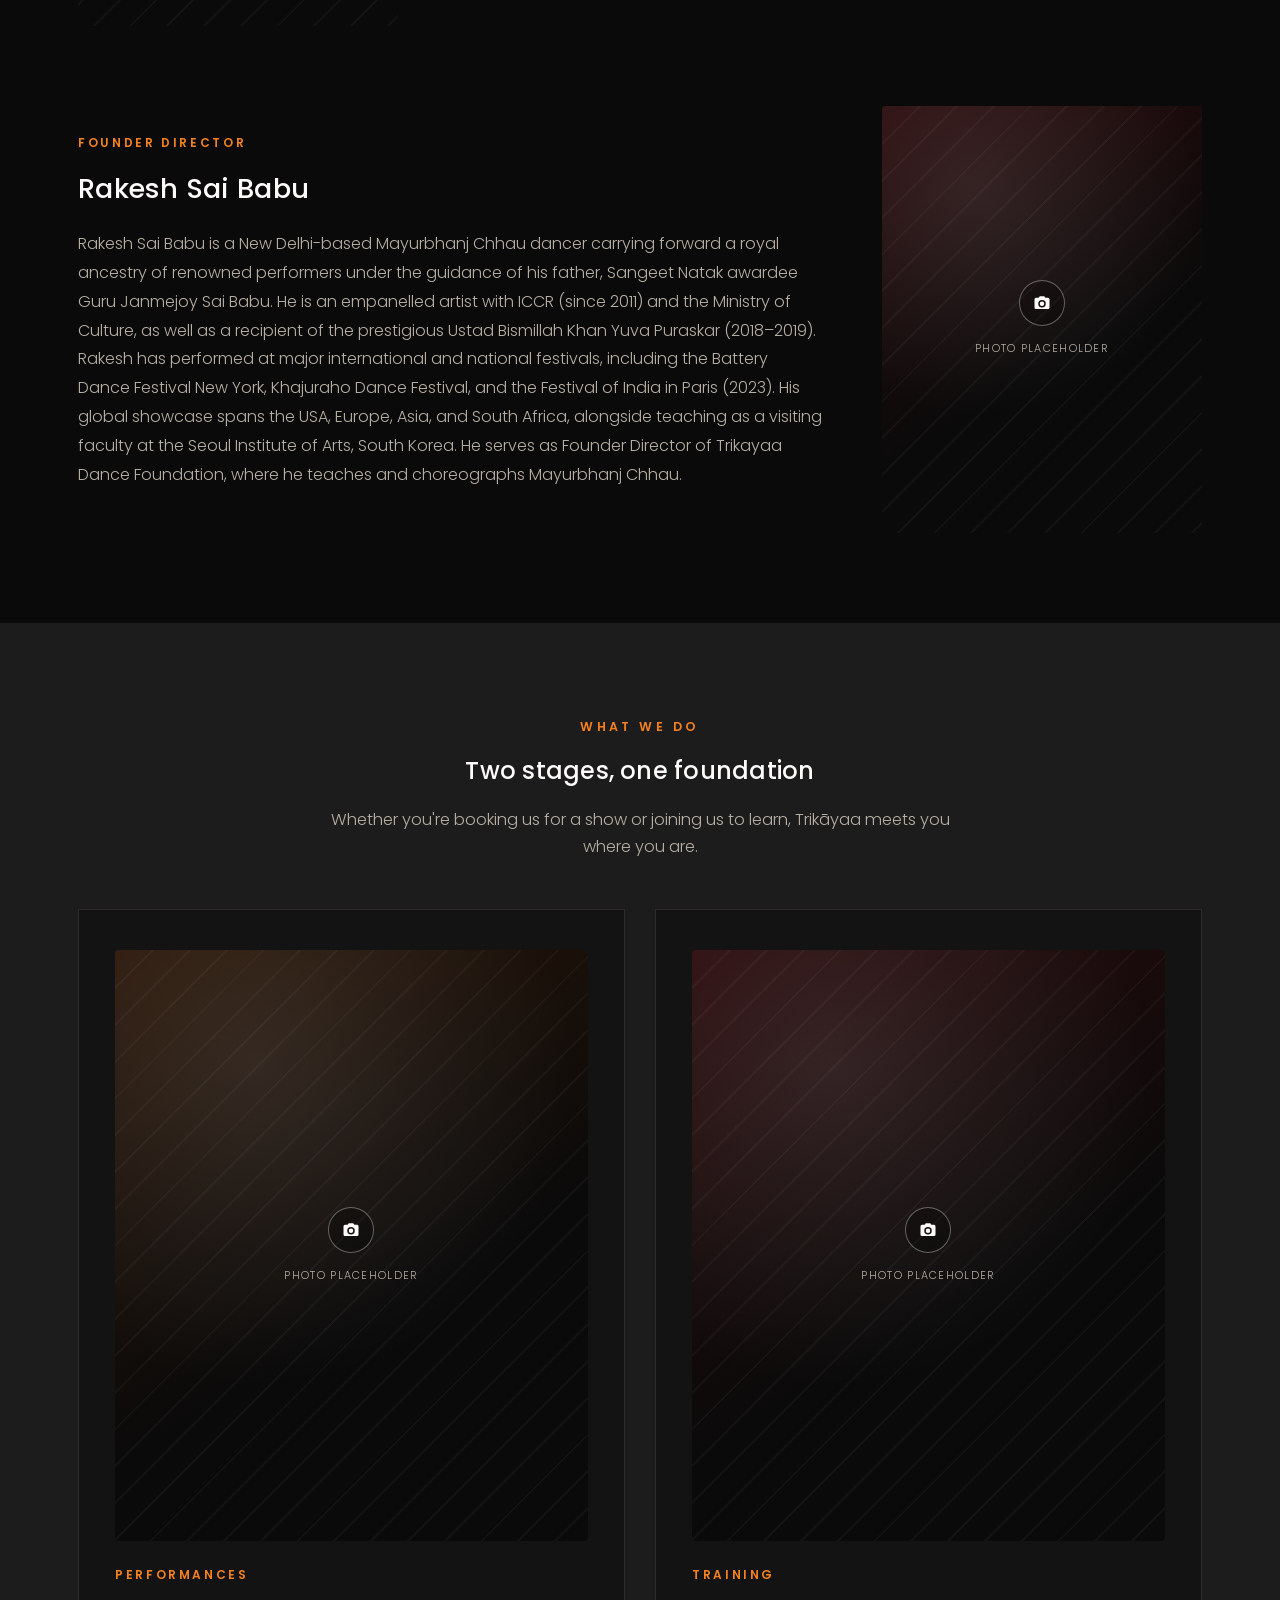
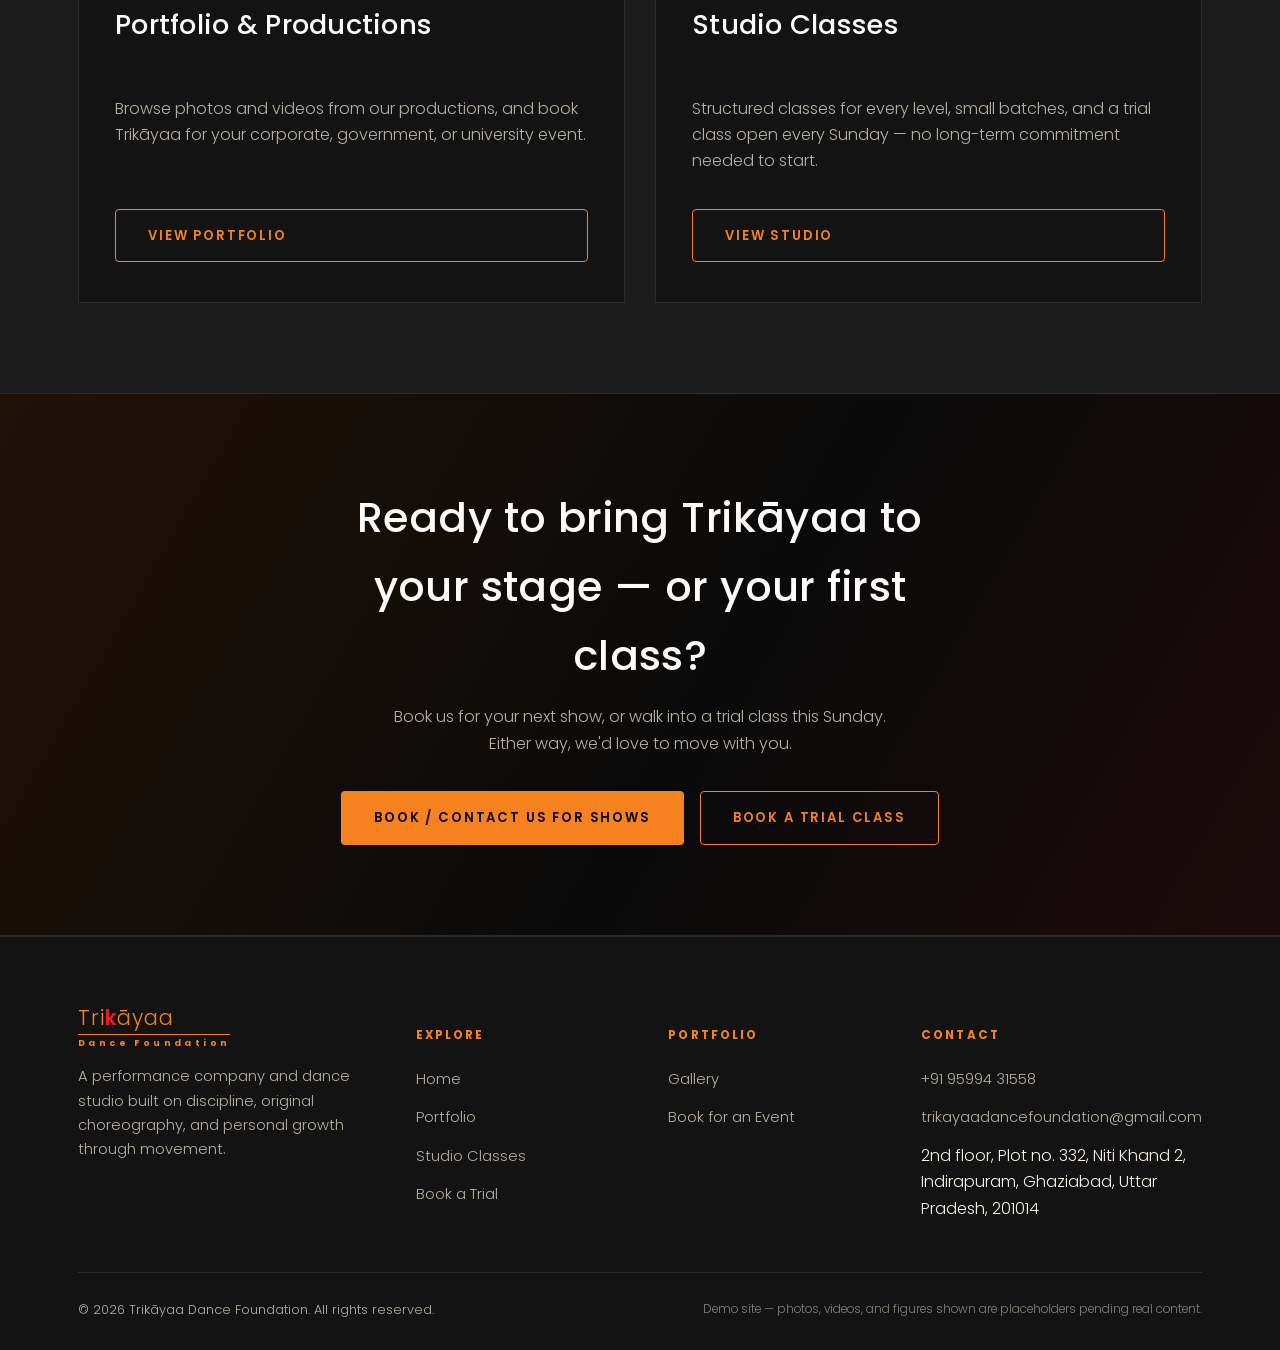
==== commit 64a73deb: "Simplify Portfolio and Studio pages, update real contact details Portfolio: remove Production Themes" ====
--- a/index.html
+++ b/index.html
@@ -106,7 +106,7 @@
         </div>
         <span class="tag">Performances</span>
         <h3>Portfolio &amp; Productions</h3>
-        <p>Browse our production themes, watch highlights from past shows, see what's coming up next, and book Trikāyaa for your event or festival.</p>
+        <p>Browse photos and videos from our productions, and book Trikāyaa for your corporate, government, or university event.</p>
         <a href="portfolio.html" class="btn btn-outline">View Portfolio</a>
       </div>
       <div class="pillar-card reveal">
@@ -120,32 +120,6 @@
         <h3>Studio Classes</h3>
         <p>Structured classes for every level, small batches, and a trial class open every Sunday — no long-term commitment needed to start.</p>
         <a href="studio.html" class="btn btn-outline">View Studio</a>
-      </div>
-    </div>
-  </div>
-</section>
-
-<section class="bg-black">
-  <div class="container">
-    <div class="section-head center reveal">
-      <span class="eyebrow">Why Trikāyaa</span>
-      <h2>What sets our training and stage work apart</h2>
-    </div>
-    <div class="feature-grid">
-      <div class="feature-item reveal">
-        <div class="feature-icon"><svg viewBox="0 0 24 24" fill="none" stroke="#f5811f" stroke-width="1.6"><path d="M12 2l2.4 6.6L21 11l-6.6 2.4L12 20l-2.4-6.6L3 11l6.6-2.4L12 2z"/></svg></div>
-        <h4>Original Choreography</h4>
-        <p>Every production is built from scratch around a theme, not recycled off-the-shelf routines.</p>
-      </div>
-      <div class="feature-item reveal">
-        <div class="feature-icon"><svg viewBox="0 0 24 24" fill="none" stroke="#f5811f" stroke-width="1.6"><path d="M12 3v3M4.2 6.2l2.1 2.1M20 6.2l-2.1 2.1M3 13h3M18 13h3M7 21l1-4h8l1 4M9 13a3 3 0 116 0c0 2-1.5 2.5-1.5 4h-3c0-1.5-1.5-2-1.5-4z"/></svg></div>
-        <h4>Professional Production</h4>
-        <p>Lighting, staging, and sound design considered from day one — not bolted on before opening night.</p>
-      </div>
-      <div class="feature-item reveal">
-        <div class="feature-icon"><svg viewBox="0 0 24 24" fill="none" stroke="#f5811f" stroke-width="1.6"><path d="M12 21s-7-4.35-9.5-8.6C.8 8.8 2.4 5 6 5c2 0 3.3 1.1 4 2 0.7-0.9 2-2 4-2 3.6 0 5.2 3.8 3.5 7.4C19 16.65 12 21 12 21z"/></svg></div>
-        <h4>Personalized Studio Training</h4>
-        <p>Small batch sizes so every student, from first-timers to performers, gets real attention.</p>
       </div>
     </div>
   </div>
@@ -184,24 +158,22 @@
       <div class="footer-col">
         <h5>Portfolio</h5>
         <ul>
-          <li><a href="portfolio.html#themes">Production Themes</a></li>
-          <li><a href="portfolio.html#upcoming">Upcoming Shows</a></li>
-          <li><a href="portfolio.html#previous">Previous Shows</a></li>
+          <li><a href="portfolio.html#gallery">Gallery</a></li>
           <li><a href="portfolio.html#book-show">Book for an Event</a></li>
         </ul>
       </div>
       <div class="footer-col">
         <h5>Contact</h5>
         <ul>
-          <li>+91 00000 00000 <span class="muted">(placeholder)</span></li>
-          <li>hello@trikayaadance.example <span class="muted">(placeholder)</span></li>
-          <li>Studio address — to be added</li>
+          <li><a href="tel:+919599431558">+91 95994 31558</a></li>
+          <li><a href="mailto:trikayaadancefoundation@gmail.com">trikayaadancefoundation@gmail.com</a></li>
+          <li>2nd floor, Plot no. 332, Niti Khand 2, Indirapuram, Ghaziabad, Uttar Pradesh, 201014</li>
         </ul>
       </div>
     </div>
     <div class="footer-bottom">
       <span>© 2026 Trikāyaa Dance Foundation. All rights reserved.</span>
-      <span class="disclaimer">Demo site — photos, videos, contact details, and figures shown are placeholders pending real content.</span>
+      <span class="disclaimer">Demo site — photos, videos, and figures shown are placeholders pending real content.</span>
     </div>
   </div>
 </footer>
--- a/css/style.css
+++ b/css/style.css
@@ -388,55 +388,6 @@
 .filter-btn:hover { border-color: var(--orange); color: var(--orange); }
 .filter-btn.active { background: var(--orange); border-color: var(--orange); color: var(--black); }
 
-/* ---------- Cards (themes / classes / shows) ---------- */
-.card-grid { display: grid; grid-template-columns: repeat(3, 1fr); gap: 30px; }
-.card-grid.two { grid-template-columns: repeat(2, 1fr); }
-.info-card {
-  border: 1px solid var(--line);
-  background: var(--black-soft);
-  overflow: hidden;
-  transition: border-color .25s ease, transform .25s ease;
-}
-.info-card:hover { border-color: var(--orange); transform: translateY(-4px); }
-.info-card .placeholder { aspect-ratio: 4/3; border-radius: 0; }
-.info-card .info-body { padding: 26px 28px 30px; }
-.info-card .info-body .tag { display:block; color: var(--orange); font-size: .7rem; letter-spacing: .18em; text-transform: uppercase; margin-bottom: 10px; font-weight: 600; }
-.info-card h3 { font-size: 1.25rem; margin-bottom: 10px; }
-.info-card p { color: var(--muted); font-size: .93rem; margin-bottom: 0; }
-.info-card .meta { display:flex; gap: 14px; margin-top: 16px; font-size: .78rem; color: var(--muted); flex-wrap: wrap; }
-.info-card .meta span { display:flex; align-items:center; gap:6px; }
-
-/* ---------- Timeline (upcoming performances) ---------- */
-.show-list { border-top: 1px solid var(--line); }
-.show-row {
-  display: grid;
-  grid-template-columns: 110px 1fr auto auto;
-  align-items: center;
-  gap: 24px;
-  padding: 26px 0;
-  border-bottom: 1px solid var(--line);
-}
-.show-row .date-block {
-  background: var(--charcoal);
-  border: 1px solid var(--line);
-  text-align: center;
-  padding: 12px 8px;
-  border-radius: var(--radius);
-}
-.show-row .date-block .day { font-size: 1.5rem; font-family: var(--font-display); color: var(--orange); font-weight: 600; line-height: 1; }
-.show-row .date-block .mon { font-size: .68rem; letter-spacing: .14em; text-transform: uppercase; color: var(--muted); margin-top: 4px; }
-.show-row h4 { margin-bottom: 4px; font-size: 1.1rem; }
-.show-row .venue { color: var(--muted); font-size: .88rem; }
-.show-row .tag-pill {
-  font-size: .68rem; letter-spacing: .12em; text-transform: uppercase;
-  border: 1px solid var(--orange); color: var(--orange);
-  padding: 5px 12px; border-radius: 999px; white-space: nowrap; justify-self: start;
-}
-@media (max-width: 720px) {
-  .show-row { grid-template-columns: 80px 1fr; }
-  .show-row .tag-pill, .show-row .btn { grid-column: 1 / -1; justify-self: start; margin-top: 8px; }
-}
-
 /* ---------- Booking / contact forms ---------- */
 .book-wrap {
   display: grid;
@@ -608,7 +559,6 @@
   .director-bio { text-align: center; }
   .pillars { grid-template-columns: 1fr; }
   .feature-grid { grid-template-columns: 1fr; gap: 46px; }
-  .card-grid { grid-template-columns: repeat(2, 1fr); }
   .media-grid { grid-template-columns: repeat(2, 1fr); }
   .media-grid .wide { grid-column: span 2; }
   .book-wrap { grid-template-columns: 1fr; }
@@ -619,11 +569,9 @@
   .nav-links { position: fixed; top: 68px; left: 0; right: 0; bottom: 0; background: var(--black); flex-direction: column; justify-content: flex-start; padding: 40px 28px; gap: 26px; transform: translateX(100%); transition: transform .3s ease; z-index: 150; }
   .nav-links.open { transform: translateX(0); }
   .nav-toggle { display: flex; }
-  .card-grid, .card-grid.two { grid-template-columns: 1fr; }
   .media-grid { grid-template-columns: repeat(2, 1fr); }
   .form-row { grid-template-columns: 1fr; }
   .footer-grid { grid-template-columns: 1fr; gap: 34px; }
-  .show-row { grid-template-columns: 70px 1fr; }
   .slot-btn { flex: 1 1 100%; }
   .hero-inner { min-height: 520px; padding: 110px 24px 40px; background-position: center 22%; }
 }
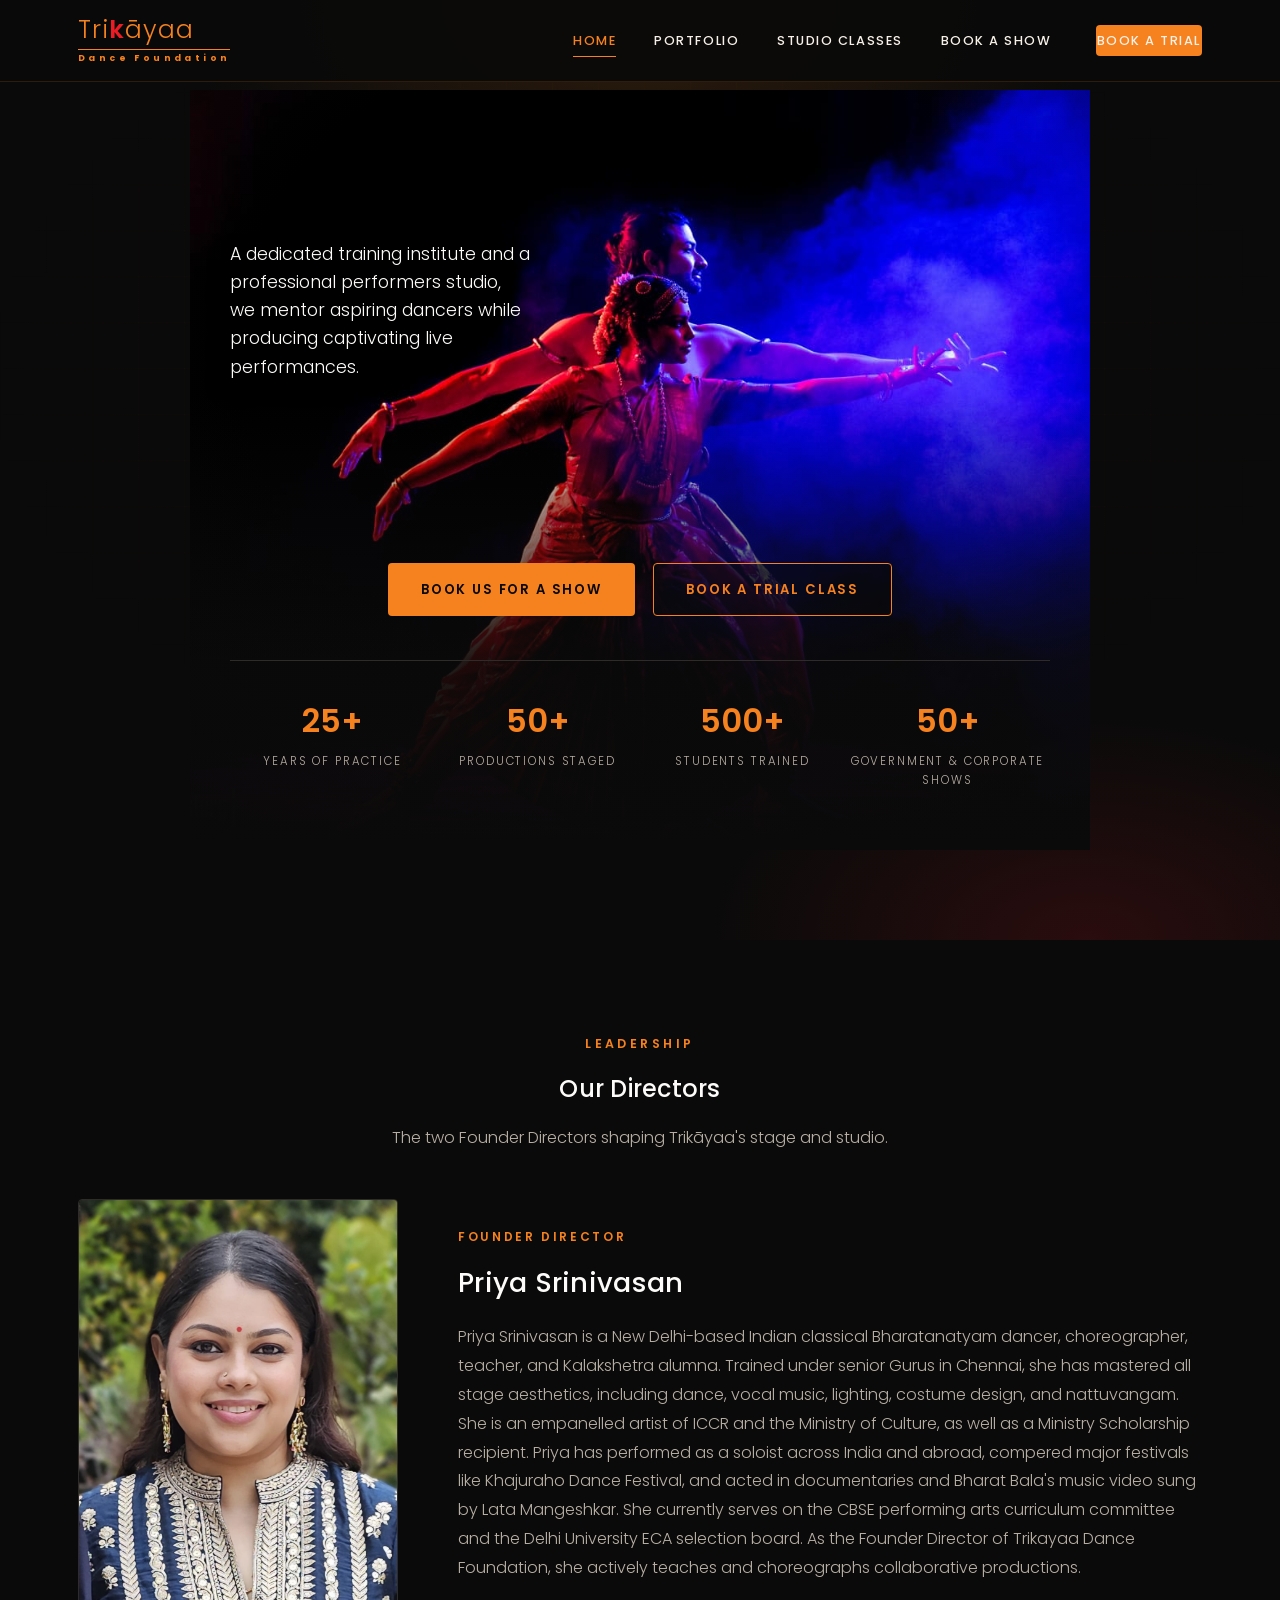
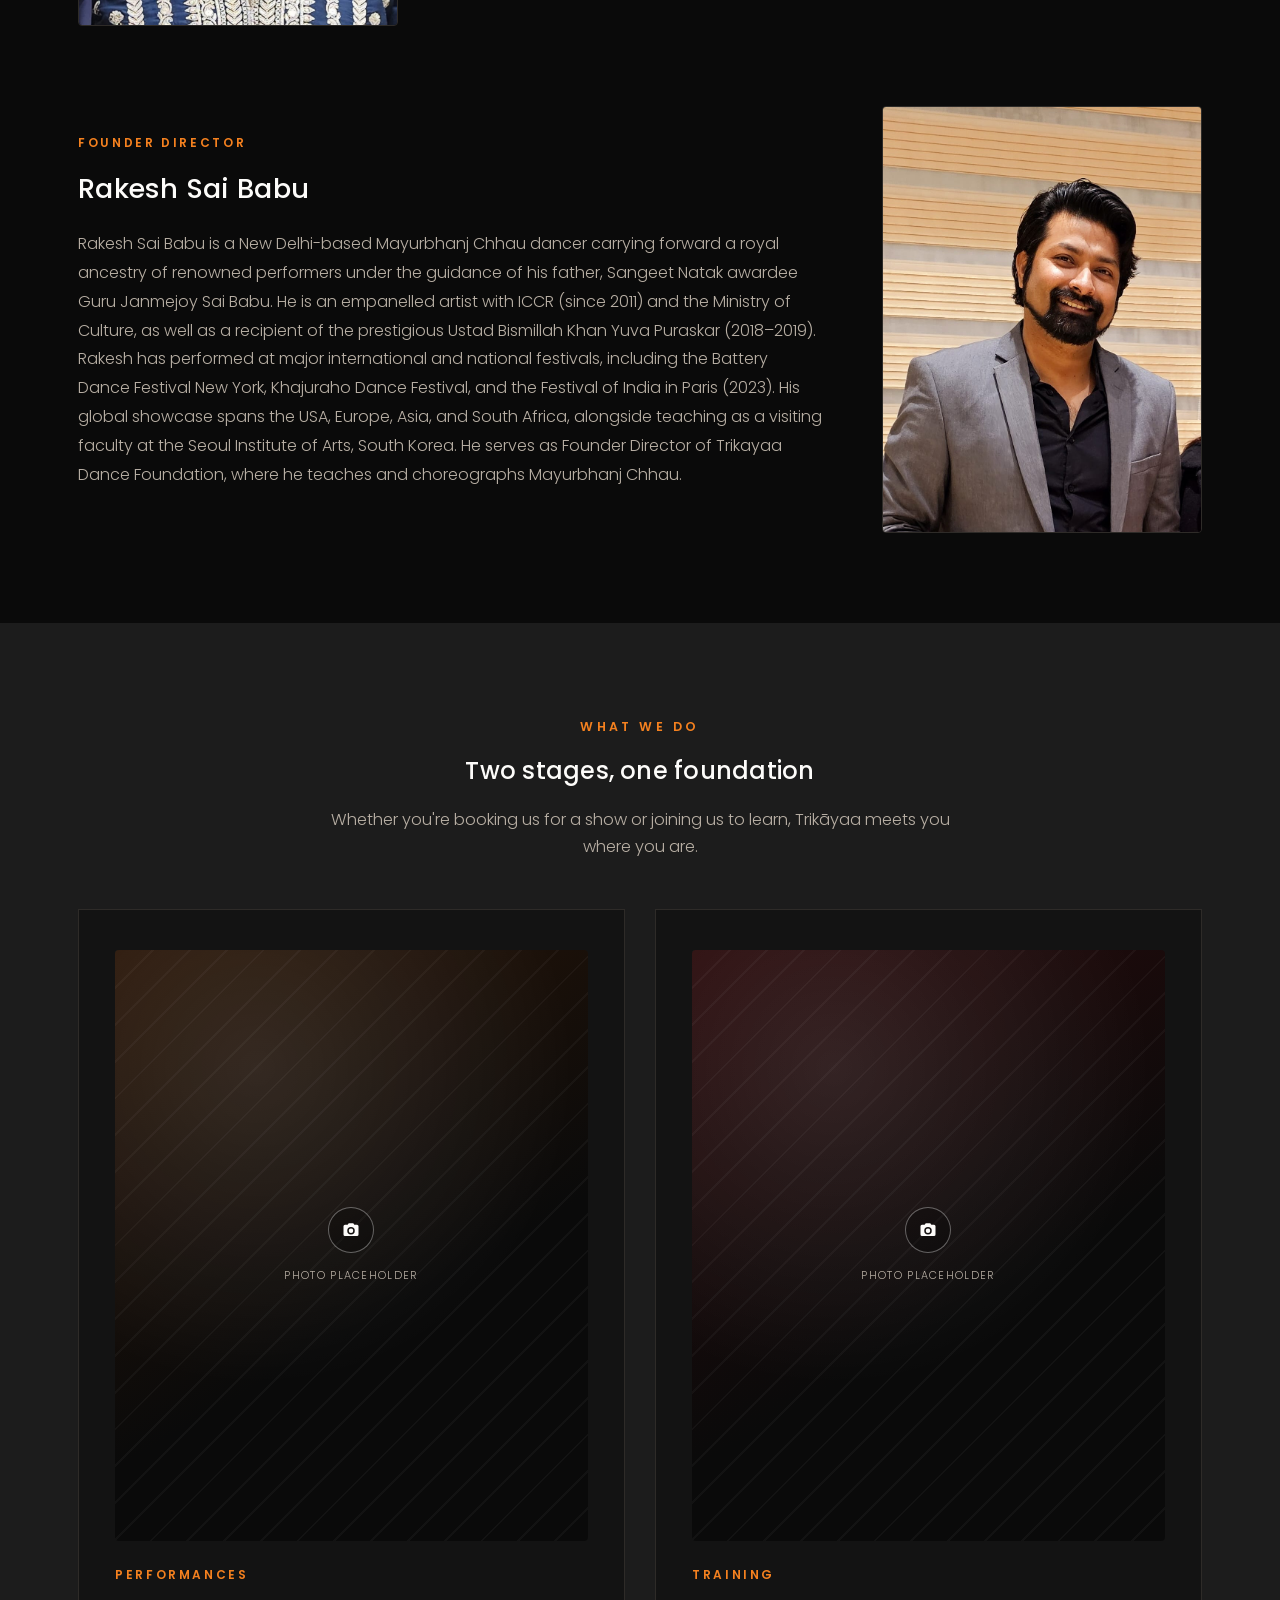
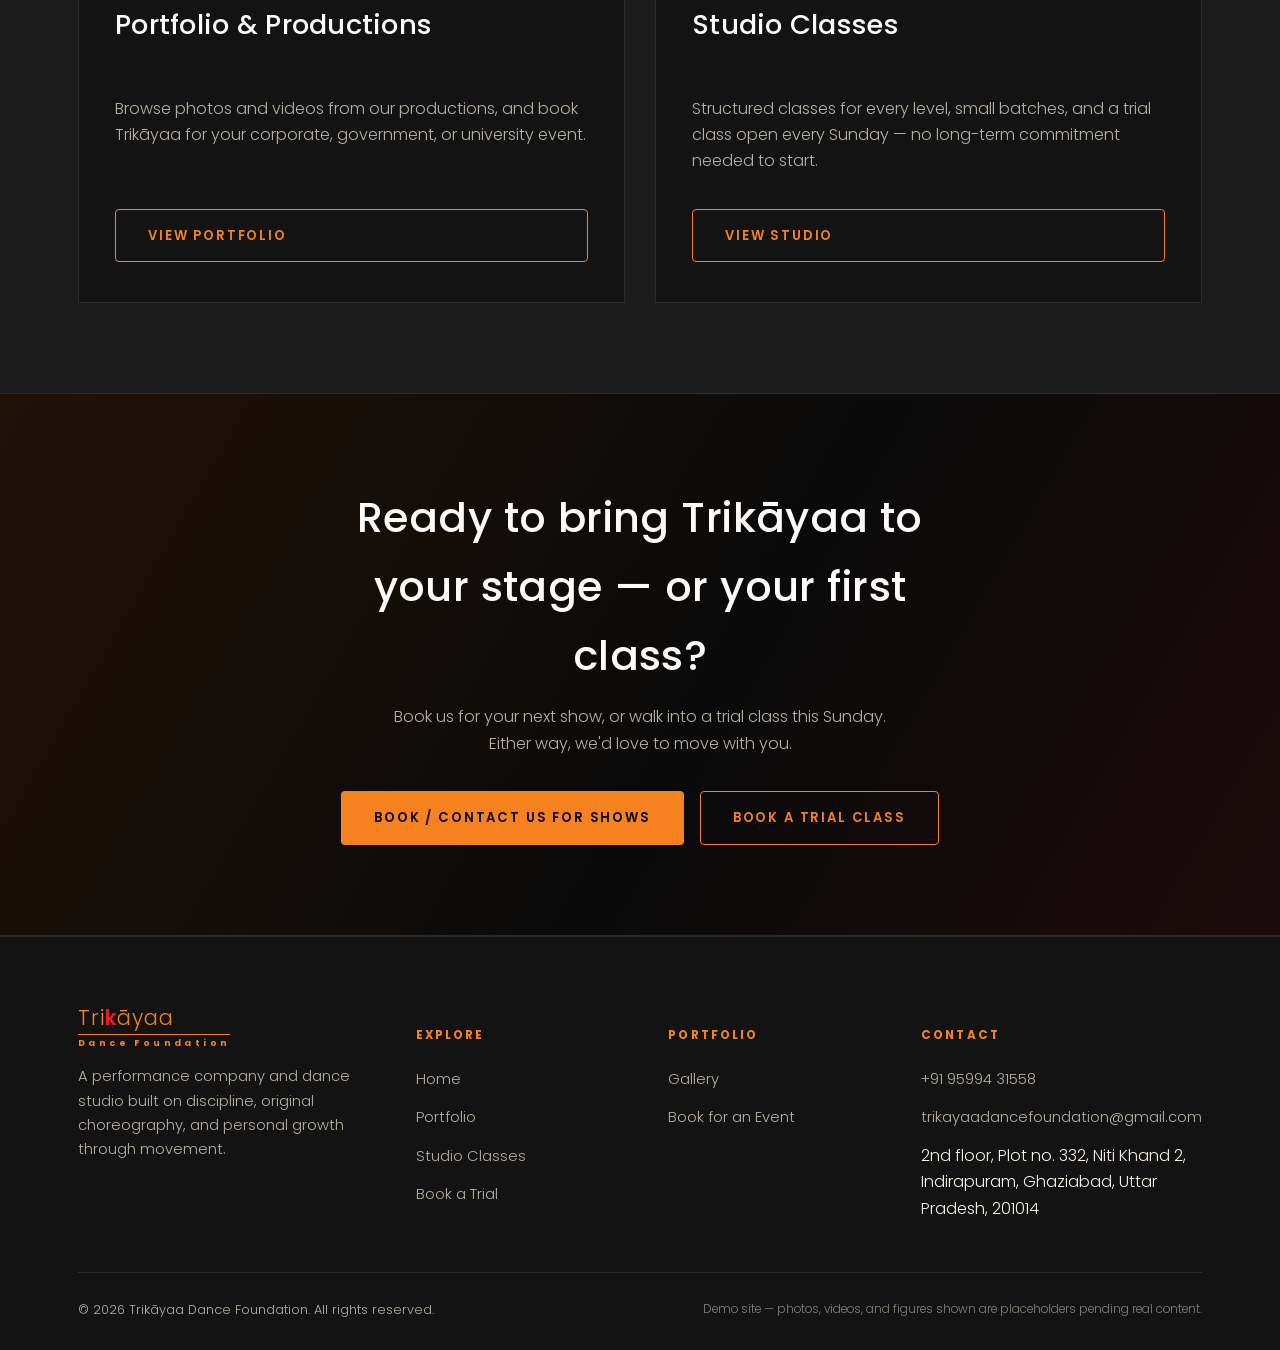
==== commit a22412a4: "Add real photos/videos for hero, directors, and both galleries - Swap hero background to the new pho" ====
--- a/index.html
+++ b/index.html
@@ -57,12 +57,7 @@
 
     <div class="director-row reveal">
       <div class="director-photo">
-        <div class="placeholder tone-orange" data-lightbox data-title="Priya Srinivasan — Founder Director">
-          <div class="ph-content">
-            <div class="ph-icon"><svg viewBox="0 0 24 24"><path d="M9 3l-1.5 2H4a2 2 0 00-2 2v11a2 2 0 002 2h16a2 2 0 002-2V7a2 2 0 00-2-2h-3.5L15 3H9zm3 5a5 5 0 110 10 5 5 0 010-10zm0 2a3 3 0 100 6 3 3 0 000-6z"/></svg></div>
-            <div class="ph-label">Photo Placeholder</div>
-          </div>
-        </div>
+        <img src="assets/director-priya.jpeg" alt="Priya Srinivasan, Founder Director of Trikāyaa Dance Foundation">
       </div>
       <div class="director-bio">
         <span class="tag">Founder Director</span>
@@ -73,12 +68,7 @@
 
     <div class="director-row reverse reveal">
       <div class="director-photo">
-        <div class="placeholder tone-red" data-lightbox data-title="Rakesh Sai Babu — Founder Director">
-          <div class="ph-content">
-            <div class="ph-icon"><svg viewBox="0 0 24 24"><path d="M9 3l-1.5 2H4a2 2 0 00-2 2v11a2 2 0 002 2h16a2 2 0 002-2V7a2 2 0 00-2-2h-3.5L15 3H9zm3 5a5 5 0 110 10 5 5 0 010-10zm0 2a3 3 0 100 6 3 3 0 000-6z"/></svg></div>
-            <div class="ph-label">Photo Placeholder</div>
-          </div>
-        </div>
+        <img src="assets/director-rakesh.jpeg" alt="Rakesh Sai Babu, Founder Director of Trikāyaa Dance Foundation">
       </div>
       <div class="director-bio">
         <span class="tag">Founder Director</span>
@@ -181,6 +171,8 @@
 <div class="lightbox" id="lightbox">
   <div class="lightbox-card">
     <button class="lightbox-close" data-lightbox-close>&times;</button>
+    <img id="lightbox-img" alt="">
+    <video id="lightbox-video" controls playsinline></video>
     <div class="ph-icon-lg"><svg viewBox="0 0 24 24"><path d="M9 3l-1.5 2H4a2 2 0 00-2 2v11a2 2 0 002 2h16a2 2 0 002-2V7a2 2 0 00-2-2h-3.5L15 3H9zm3 5a5 5 0 110 10 5 5 0 010-10zm0 2a3 3 0 100 6 3 3 0 000-6z"/></svg></div>
     <h3 id="lightbox-title">Media Placeholder</h3>
     <p id="lightbox-body" class="muted"></p>
--- a/css/style.css
+++ b/css/style.css
@@ -210,7 +210,7 @@
   background-image:
     radial-gradient(ellipse 90% 85% at 50% 34%, rgba(10,10,10,0) 50%, rgba(10,10,10,.5) 85%, var(--black) 100%),
     linear-gradient(to bottom, rgba(10,10,10,0) 0%, rgba(10,10,10,0) 40%, rgba(10,10,10,.9) 75%, var(--black) 100%),
-    url('../assets/hero-background.jpeg');
+    url('../assets/hero-background_new.jpeg');
   background-size: cover;
   background-position: center 20%;
   background-repeat: no-repeat;
@@ -265,6 +265,14 @@
 .director-row.reverse { flex-direction: row-reverse; }
 .director-photo { flex: 0 0 320px; }
 .director-photo .placeholder { aspect-ratio: 3/4; }
+.director-photo img {
+  width: 100%;
+  aspect-ratio: 3/4;
+  object-fit: cover;
+  object-position: top;
+  border: 1px solid var(--line);
+  border-radius: var(--radius);
+}
 .director-bio { flex: 1; text-align: left; }
 .director-bio .tag { display: block; color: var(--orange); font-size: .75rem; letter-spacing: .22em; text-transform: uppercase; font-weight: 600; margin-bottom: 14px; }
 .director-bio h3 { font-size: 1.7rem; margin-bottom: 18px; }
@@ -371,6 +379,63 @@
 }
 .media-grid .placeholder:nth-child(3n+1) { aspect-ratio: 3/4; }
 .media-grid .wide { grid-column: span 2; aspect-ratio: 16/10; }
+
+.gallery-photo {
+  position: relative;
+  overflow: hidden;
+  border-radius: var(--radius);
+  cursor: pointer;
+  aspect-ratio: 4/5;
+}
+.gallery-photo img {
+  width: 100%; height: 100%;
+  object-fit: cover;
+  object-position: top;
+  display: block;
+  transition: transform .4s ease;
+}
+.gallery-photo::after {
+  content: '';
+  position: absolute; inset: 0;
+  background: rgba(10,10,10,0);
+  transition: background .25s ease;
+}
+.gallery-photo:hover img { transform: scale(1.06); }
+.gallery-photo:hover::after { background: rgba(10,10,10,.15); }
+
+.gallery-video {
+  position: relative;
+  overflow: hidden;
+  border-radius: var(--radius);
+  cursor: pointer;
+  aspect-ratio: 16/10;
+}
+.gallery-video img {
+  width: 100%; height: 100%;
+  object-fit: cover;
+  display: block;
+  transition: transform .4s ease;
+}
+.gallery-video::after {
+  content: '';
+  position: absolute; inset: 0;
+  background: rgba(10,10,10,.3);
+  transition: background .25s ease;
+}
+.gallery-video:hover img { transform: scale(1.06); }
+.gallery-video:hover::after { background: rgba(10,10,10,.45); }
+.gallery-video .play-badge {
+  position: absolute; top: 50%; left: 50%;
+  transform: translate(-50%, -50%);
+  width: 56px; height: 56px; z-index: 2;
+  border-radius: 50%;
+  background: rgba(237,28,36,.88);
+  border: 1px solid var(--red);
+  display: flex; align-items: center; justify-content: center;
+  transition: background .25s ease, transform .25s ease;
+}
+.gallery-video .play-badge svg { width: 20px; height: 20px; fill: var(--white); margin-left: 3px; }
+.gallery-video:hover .play-badge { background: var(--red); transform: translate(-50%, -50%) scale(1.08); }
 
 .filter-bar { display: flex; gap: 10px; flex-wrap: wrap; margin-bottom: 34px; }
 .filter-btn {
@@ -529,6 +594,24 @@
   text-align: center;
   border-radius: var(--radius);
   position: relative;
+  transition: max-width .2s ease;
+}
+.lightbox-card.has-image { max-width: 860px; padding: 24px 24px 28px; }
+#lightbox-img {
+  display: none;
+  width: 100%;
+  max-height: 74vh;
+  object-fit: contain;
+  border-radius: var(--radius);
+  margin-bottom: 18px;
+}
+#lightbox-video {
+  display: none;
+  width: 100%;
+  max-height: 74vh;
+  border-radius: var(--radius);
+  margin-bottom: 18px;
+  background: var(--black);
 }
 .lightbox-close {
   position: absolute; top: 16px; right: 16px;
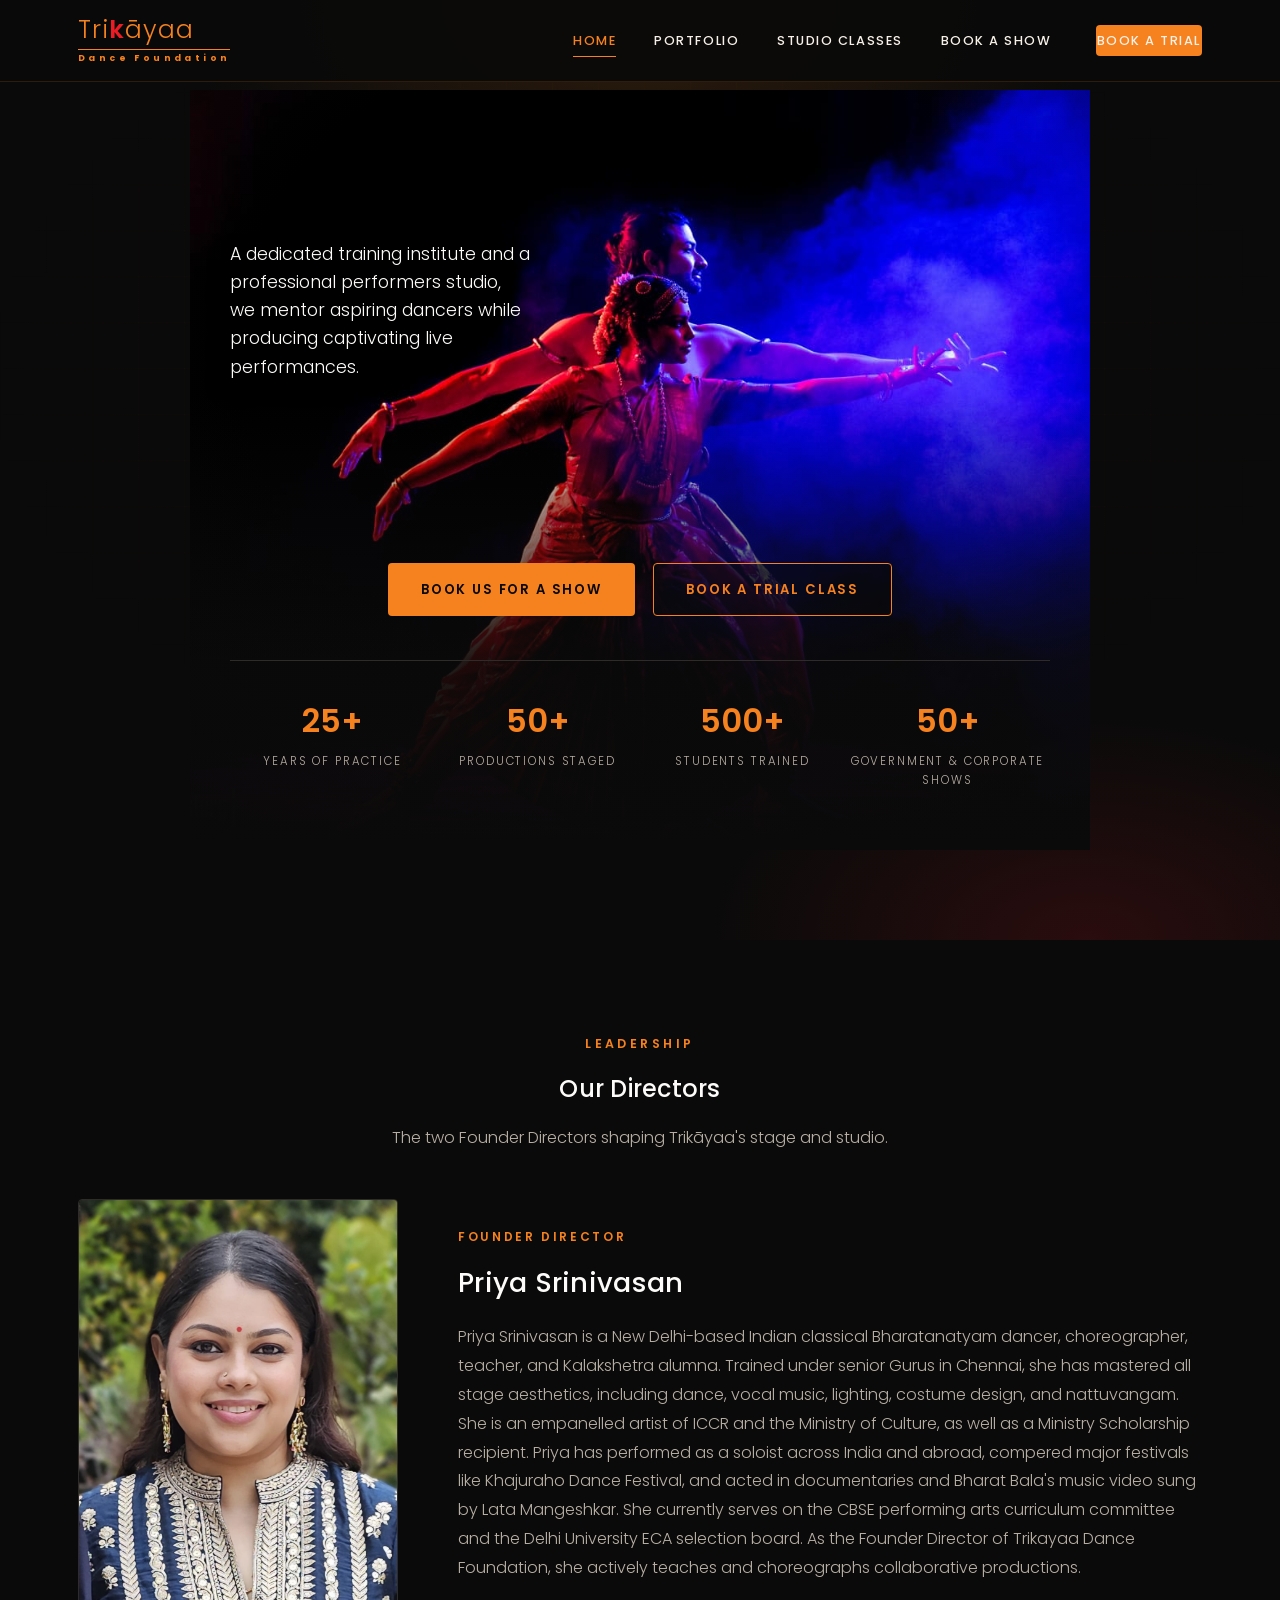
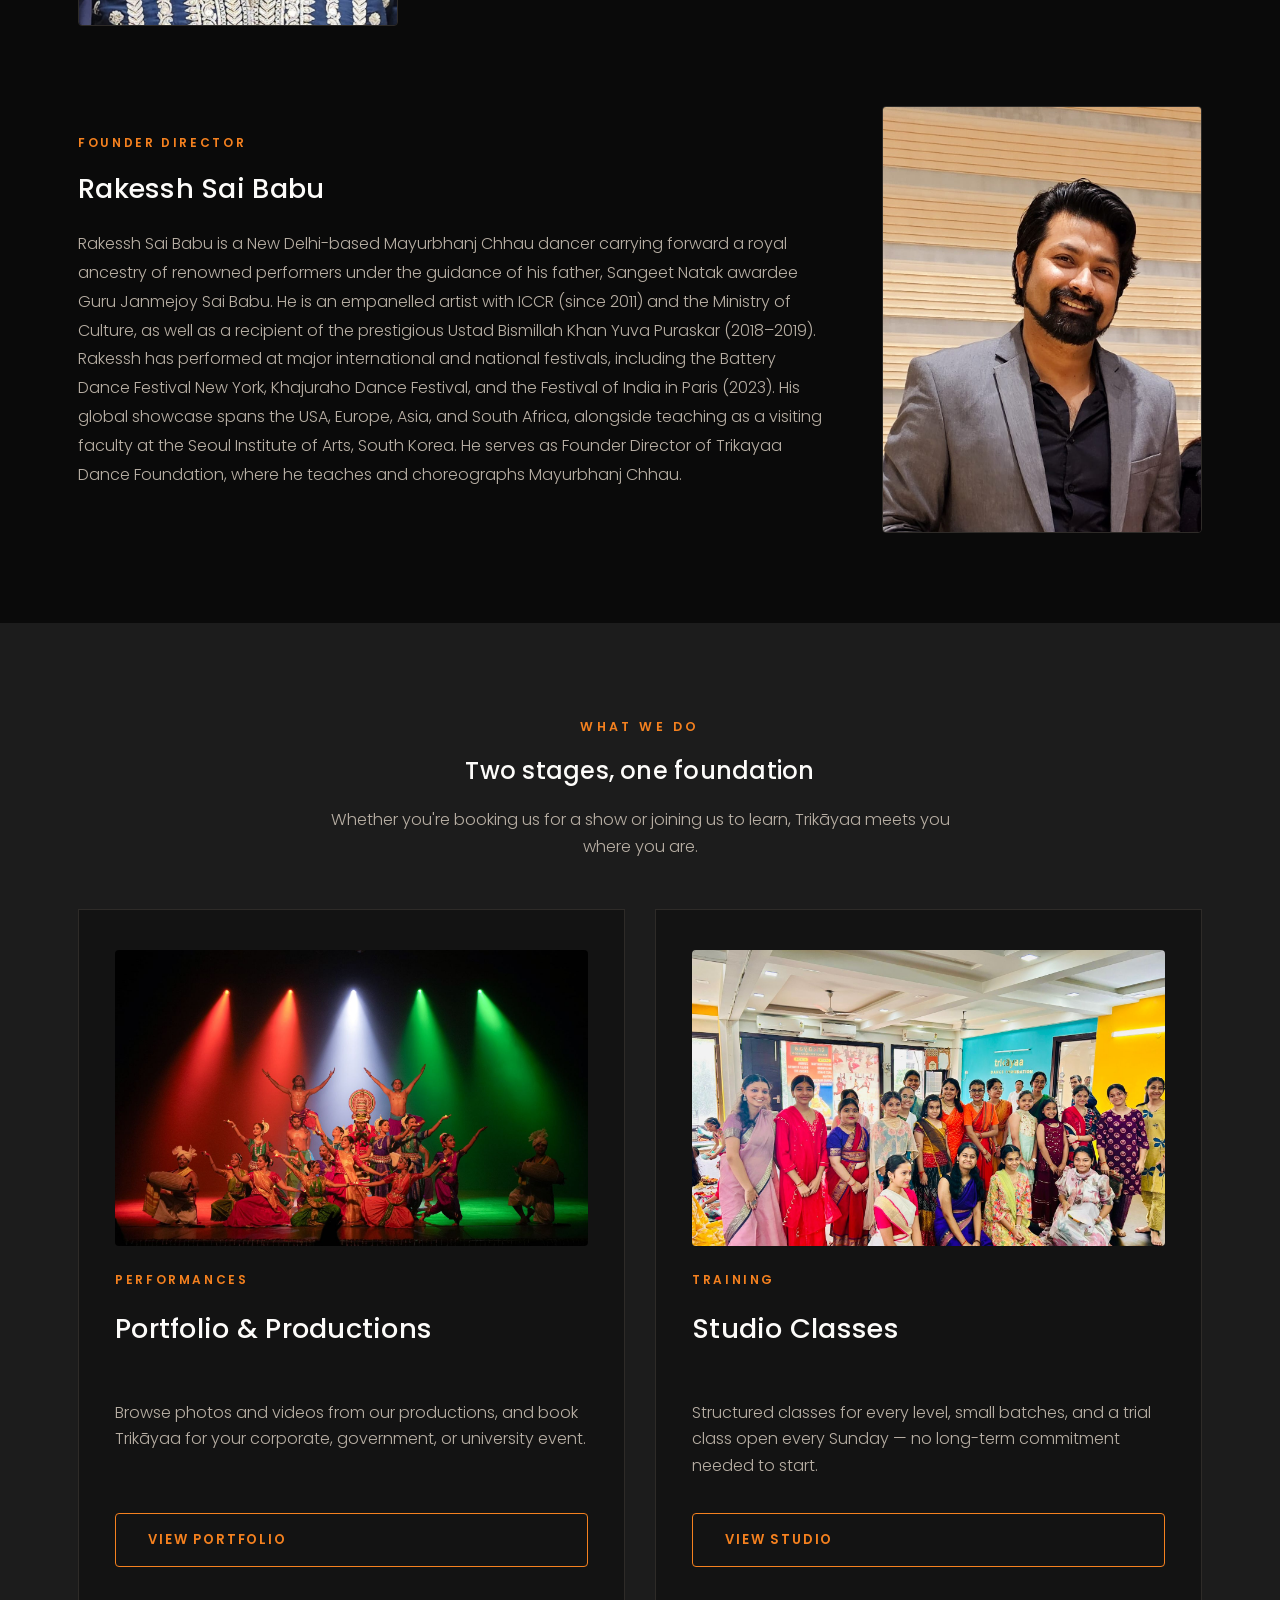
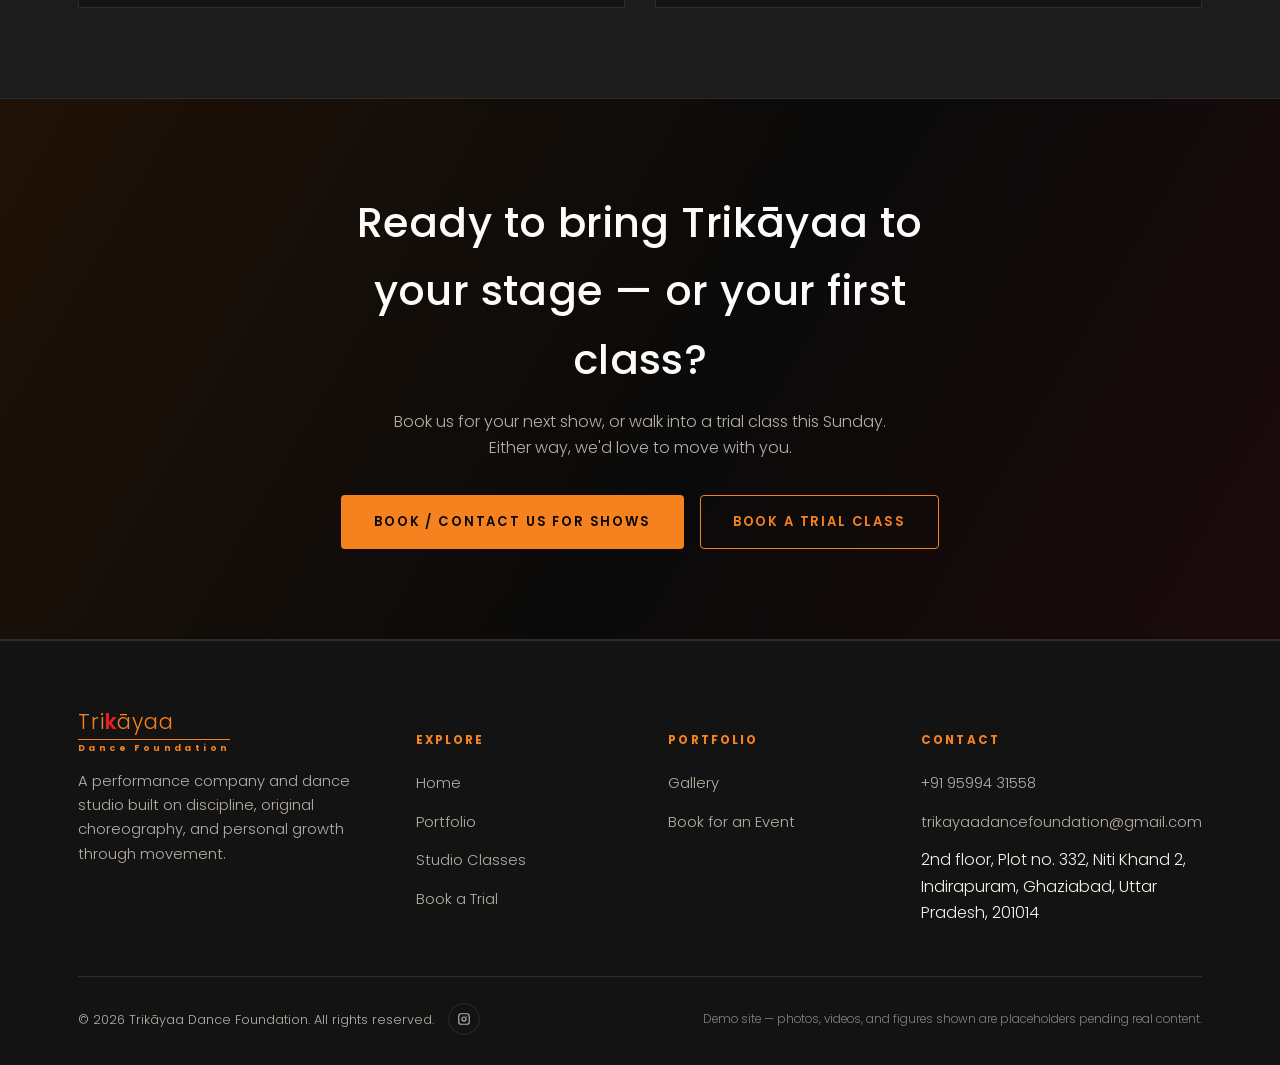
==== commit f458cba5: "Fix director name spelling, add homepage thumbnails and Instagram link - Correct Rakesh to Rakessh t" ====
--- a/index.html
+++ b/index.html
@@ -68,12 +68,12 @@
 
     <div class="director-row reverse reveal">
       <div class="director-photo">
-        <img src="assets/director-rakesh.jpeg" alt="Rakesh Sai Babu, Founder Director of Trikāyaa Dance Foundation">
+        <img src="assets/director-rakesh.jpeg" alt="Rakessh Sai Babu, Founder Director of Trikāyaa Dance Foundation">
       </div>
       <div class="director-bio">
         <span class="tag">Founder Director</span>
-        <h3>Rakesh Sai Babu</h3>
-        <p>Rakesh Sai Babu is a New Delhi-based Mayurbhanj Chhau dancer carrying forward a royal ancestry of renowned performers under the guidance of his father, Sangeet Natak awardee Guru Janmejoy Sai Babu. He is an empanelled artist with ICCR (since 2011) and the Ministry of Culture, as well as a recipient of the prestigious Ustad Bismillah Khan Yuva Puraskar (2018–2019). Rakesh has performed at major international and national festivals, including the Battery Dance Festival New York, Khajuraho Dance Festival, and the Festival of India in Paris (2023). His global showcase spans the USA, Europe, Asia, and South Africa, alongside teaching as a visiting faculty at the Seoul Institute of Arts, South Korea. He serves as Founder Director of Trikayaa Dance Foundation, where he teaches and choreographs Mayurbhanj Chhau.</p>
+        <h3>Rakessh Sai Babu</h3>
+        <p>Rakessh Sai Babu is a New Delhi-based Mayurbhanj Chhau dancer carrying forward a royal ancestry of renowned performers under the guidance of his father, Sangeet Natak awardee Guru Janmejoy Sai Babu. He is an empanelled artist with ICCR (since 2011) and the Ministry of Culture, as well as a recipient of the prestigious Ustad Bismillah Khan Yuva Puraskar (2018–2019). Rakessh has performed at major international and national festivals, including the Battery Dance Festival New York, Khajuraho Dance Festival, and the Festival of India in Paris (2023). His global showcase spans the USA, Europe, Asia, and South Africa, alongside teaching as a visiting faculty at the Seoul Institute of Arts, South Korea. He serves as Founder Director of Trikayaa Dance Foundation, where he teaches and choreographs Mayurbhanj Chhau.</p>
       </div>
     </div>
   </div>
@@ -88,11 +88,8 @@
     </div>
     <div class="pillars">
       <div class="pillar-card reveal">
-        <div class="placeholder tone-orange pillar-thumb" data-lightbox data-title="Portfolio — Performance Photo">
-          <div class="ph-content">
-            <div class="ph-icon"><svg viewBox="0 0 24 24"><path d="M9 3l-1.5 2H4a2 2 0 00-2 2v11a2 2 0 002 2h16a2 2 0 002-2V7a2 2 0 00-2-2h-3.5L15 3H9zm3 5a5 5 0 110 10 5 5 0 010-10zm0 2a3 3 0 100 6 3 3 0 000-6z"/></svg></div>
-            <div class="ph-label">Photo Placeholder</div>
-          </div>
+        <div class="pillar-thumb">
+          <img src="assets/gallery/group-3.jpeg" alt="Trikāyaa ensemble performance">
         </div>
         <span class="tag">Performances</span>
         <h3>Portfolio &amp; Productions</h3>
@@ -100,11 +97,8 @@
         <a href="portfolio.html" class="btn btn-outline">View Portfolio</a>
       </div>
       <div class="pillar-card reveal">
-        <div class="placeholder tone-red pillar-thumb" data-lightbox data-title="Studio — Class Photo">
-          <div class="ph-content">
-            <div class="ph-icon"><svg viewBox="0 0 24 24"><path d="M9 3l-1.5 2H4a2 2 0 00-2 2v11a2 2 0 002 2h16a2 2 0 002-2V7a2 2 0 00-2-2h-3.5L15 3H9zm3 5a5 5 0 110 10 5 5 0 010-10zm0 2a3 3 0 100 6 3 3 0 000-6z"/></svg></div>
-            <div class="ph-label">Photo Placeholder</div>
-          </div>
+        <div class="pillar-thumb">
+          <img src="assets/studio-gallery/studio-1.jpeg" alt="Inside the Trikāyaa studio">
         </div>
         <span class="tag">Training</span>
         <h3>Studio Classes</h3>
@@ -162,7 +156,12 @@
       </div>
     </div>
     <div class="footer-bottom">
-      <span>© 2026 Trikāyaa Dance Foundation. All rights reserved.</span>
+      <div class="footer-bottom-left">
+        <span>© 2026 Trikāyaa Dance Foundation. All rights reserved.</span>
+        <a href="https://www.instagram.com/trikayaadancefoundation" target="_blank" rel="noopener noreferrer" class="footer-social" aria-label="Instagram">
+          <svg viewBox="0 0 24 24"><path d="M7 2h10a5 5 0 015 5v10a5 5 0 01-5 5H7a5 5 0 01-5-5V7a5 5 0 015-5zm0 2a3 3 0 00-3 3v10a3 3 0 003 3h10a3 3 0 003-3V7a3 3 0 00-3-3H7zm5 3.5a4.5 4.5 0 110 9 4.5 4.5 0 010-9zm0 2a2.5 2.5 0 100 5 2.5 2.5 0 000-5zm4.8-3.2a1 1 0 110 2 1 1 0 010-2z"/></svg>
+        </a>
+      </div>
       <span class="disclaimer">Demo site — photos, videos, and figures shown are placeholders pending real content.</span>
     </div>
   </div>
--- a/css/style.css
+++ b/css/style.css
@@ -294,7 +294,8 @@
 .pillar-card .tag { color: var(--orange); font-size: .75rem; letter-spacing: .22em; text-transform: uppercase; font-weight: 600; }
 .pillar-card h3 { font-size: 1.7rem; }
 .pillar-card p { color: var(--muted); flex-grow: 1; }
-.pillar-thumb { aspect-ratio: 16/10; margin-bottom: 6px; }
+.pillar-thumb { aspect-ratio: 16/10; margin-bottom: 6px; overflow: hidden; border-radius: var(--radius); }
+.pillar-thumb img { width: 100%; height: 100%; object-fit: cover; object-position: center top; display: block; }
 
 /* ---------- Feature grid ---------- */
 .feature-grid { display: grid; grid-template-columns: repeat(3, 1fr); gap: 34px; }
@@ -576,6 +577,15 @@
   font-size: .8rem; color: var(--muted);
 }
 .footer-bottom .disclaimer { font-size: .74rem; opacity: .7; max-width: 640px; }
+.footer-bottom-left { display: flex; align-items: center; gap: 14px; flex-wrap: wrap; }
+.footer-social {
+  width: 32px; height: 32px; border: 1px solid var(--line); border-radius: 50%;
+  display: flex; align-items: center; justify-content: center;
+  flex-shrink: 0; transition: all .2s ease;
+}
+.footer-social:hover { border-color: var(--orange); background: var(--orange); }
+.footer-social svg { width: 14px; height: 14px; fill: var(--muted); transition: fill .2s ease; }
+.footer-social:hover svg { fill: var(--black); }
 
 /* ---------- Lightbox ---------- */
 .lightbox {
